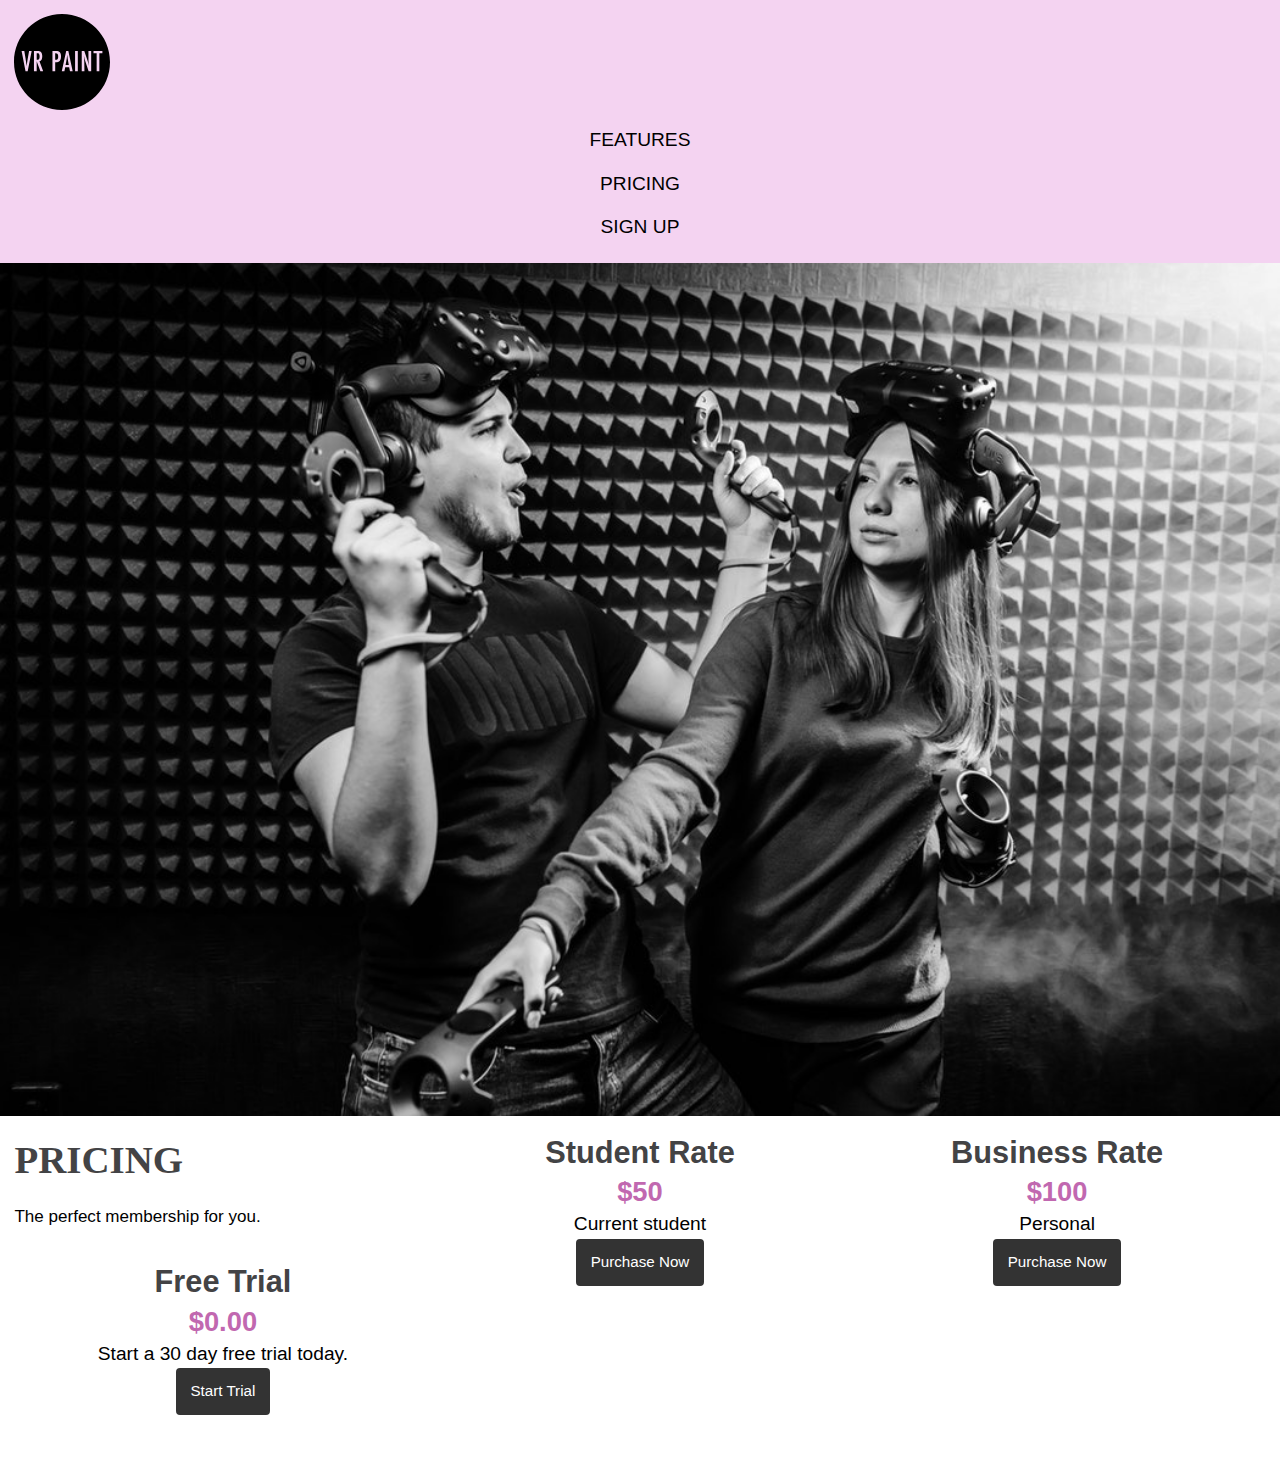
==== pricing.html @ db779ac1 "Added content" ====
<!DOCTYPE html>
<html lang="en-ca">
<head>
  <meta charset="utf-8">
  <title>Pricing</title>
  <meta name="viewport" content="width=device-width,initial-scale=1">
  <link rel="stylesheet" href="css/modules.css">
  <link rel="stylesheet" href="css/grid.css">
  <link rel="stylesheet" href="css/type.css">
  <link rel="stylesheet" href="css/main.css">
  <link href="https://fonts.googleapis.com/css?family=Roboto+Slab:400,700" rel="stylesheet">
</head>
<body>

  <header class="island-1-2">
    <div class="vrpaintlogo">
      <a href="index.html">
        <img src="images/vrpaintlogo.svg" alt="paint">
      </a>
    </div>
    <div>
      <nav>
        <ul class="list-group push-0">
          <li><a class="pad-t-1-4 pad-b-1-4" href="tour.html">FEATURES</a></li>
          <li><a class="pad-t-1-4 pad-b-1-4" href="pricing.html">PRICING</a></li>
          <li><a class="pad-t-1-4 pad-b-1-4" href="sign-up.html">SIGN UP</a></li>
        </ul>
      </nav>
    </div>
  </header>

  <main>
    <section class="img-cutoff">
      <img class="img-flex" src="images/vr2.jpg" alt="pricing">
    </section>
    <div class="island-1-2 grid central-2">
      <div class="unit [ xs-1 s-1 m-1 l-1-3 xl-1-3 ]">
        <div class="grid">
          <section class="unit [ xs-1 s-1 m-1 ]">
            <div class="limit">
              <h1 class="text-upper zetta push-1-2 caption">Pricing</h1>
              <p class="milli">The perfect membership for you.</p>
            </div>
          </section>
          <section class="border-section text-center push-1-2 unit [ xs-1 s-1 m-1 ]">
            <h2 class="push-0">Free Trial</h2>
            <h3 class="push-0">$0.00</h3>
            <p class="push-0">Start a 30 day free trial today.</p>
            <div class="push text-center push-1-2">
              <a class="btn micro" href="sign-up.html">Start Trial</a>
            </div>
          </section>
        </div>
      </div>
      <div class="unit [ xs-1 s-1 m-1 l-1-3 xl-1-3 ]">
        <section class="border-section border-stretch text-center push-1-2">
          <h2 class="push-0">Student Rate</h2>
          <h3 class="push-0">$50</h3>
          <p class="push-0">Current student</p>
          <div class="push text-center push-1-2">
            <a class="btn micro" href="sign-up.html">Purchase Now</a>
          </div>
        </section>
      </div>
      <div class="unit [ xs-1 s-1 m-1 l-1-3 xl-1-3 ]">
        <section class="border-section border-stretch text-center push-1-2">
          <h2 class="push-0">Business Rate</h2>
          <h3 class="push-0">$100</h3>
          <p class="push-0">Personal</p>
          <div class="push text-center push-1-2">
            <a class="btn micro" href="sign-up.html">Purchase Now</a>
        </section>


      </div>

      </div>
    </div>
  </main>
---- css/modules.css ----
/*
 * Modulifier || Code released under the UNLICENSE
 * Code under other copyrights & licenses listed below.
 * https://modulifier.web-dev.tools/#responsive;images;list-group;embed;media-object;icons;hidden;positioning;nice-lists;forms;buttons;accessibility;print
 */

@-moz-viewport { width: device-width; scale: 1; }
@-ms-viewport { width: device-width; scale: 1; }
@-o-viewport { width: device-width; scale: 1; }
@-webkit-viewport { width: device-width; scale: 1; }
@viewport { width: device-width; scale: 1; }

html {
  box-sizing: border-box;
  -moz-text-size-adjust: 100%;
  -ms-text-size-adjust: 100%;
  -webkit-text-size-adjust: 100%;
  text-size-adjust: 100%;
}

*, *::before, *::after {
  box-sizing: inherit;
}

body {
  margin: 0;
}

article,
aside,
details,
figcaption,
figure,
footer,
header,
main,
menu,
nav,
section,
summary {
  display: block;
}

audio,
canvas,
progress,
video {
  display: inline-block;
  vertical-align: baseline;
}

template {
  display: none;
}

details {
  cursor: pointer;
}

audio:not([controls]) {
  display: none;
  height: 0;
}

a,
area,
button,
input,
label,
select,
textarea,
[tabindex] {
  -ms-touch-action: manipulation;
  touch-action: manipulation;
}

img {
  border: 0;
}

.img-flex,
.img-flex img {
  display: block;
  width: 100%;
}

svg {
  fill: currentColor;
}

svg:not(:root) {
  overflow: hidden;
}

svg.img-flex {
  width: 100%;
  height: 100%;
}

.image-replacement, .ir {
  overflow: hidden;
  direction: ltr;
  text-align: left;
  text-indent: 100%;
  white-space: nowrap;
}

.list-group, .list-group-inline, .list-group--inline {
  padding-left: 0;
  list-style-type: none;
}

.list-group > dd {
  margin-left: 0;
}

.list-group-inline::before,
.list-group-inline::after,
.list-group--inline::before,
.list-group--inline::after {
  content: "";
  display: table;
}

.list-group-inline::after,
.list-group--inline::after {
  clear: both;
}

.list-group-inline > li,
.list-group--inline > li {
  display: inline-block;
}

.list-group-inline > dt,
.list-group--inline > dt {
  clear: left;
  float: left;
  width: 11em;
}

.list-group-inline > dd,
.list-group--inline > dd {
  float: left;
  min-width: 12em;
}

.embed {
  margin-left: 0;
  margin-right: 0;
  overflow: hidden;
  position: relative;
  width: 100%;
}

.embed-1by1, .embed--1by1 {
  padding-top: 100%; /* Square */
}

.embed-4by3, .embed--4by3 {
  padding-top: 75%; /* Traditional TV/computer screens */
}

.embed-iso216, .embed--iso216 {
  padding-top: 70.92%; /* A-standard paper sizes */
}

.embed-3by2, .embed--3by2 {
  padding-top: 66.6%; /* Classic 35 mm film & most digital photos, landscape */
}

.embed-2by3, .embed--2by3 {
  padding-top: 150%; /* Classic 35 mm film & most digital photos, portrait */
}

.embed-golden, .embed--golden {
  padding-top: 61.8%; /* The Golden Ratio */
}

.embed-16by9, .embed--16by9 {
  padding-top: 56.25%; /* HD TV */
}

.embed-185by100, .embed--185by100 {
  padding-top: 54.05%; /* Common widescreen cinema */
}

.embed-24by10, .embed--24by10 {
  padding-top: 41.667%; /* Widescreen cinema: 2.4:1 */
}

.embed-3by1, .embed--3by1 {
  padding-top: 33.3333%; /* Panorama photos */
}

.embed-4by1, .embed--4by1 {
  padding-top: 25%; /* Polyvision */
}

.embed-5by1, .embed--5by1 {
  padding-top: 20%; /* Really wide... */
}

.embed-item, .embed__item {
  min-height: 100%;
  left: 0;
  position: absolute;
  top: 0;
  width: 100%;
}

.media {
  overflow: hidden;
}

.media-img, .media__img {
  float: left;
}

.media-img-reversed, .media__img--reversed {
  float: right;
}

.media-img-stacked, .media__img--stacked {
  float: none;
}

.media-body, .media__body {
  overflow: hidden;
  min-width: 12em; /* Slightly less than 200px, responsiveness built in */
}

.icon {
  display: inline-block;
  position: relative;
  background: transparent none no-repeat center center;
  background-size: contain;
  vertical-align: middle;
}

.i-16, .i--16 {
  height: 16px;
  width: 16px;
}

.i-18, .i--18 {
  height: 18px;
  width: 18px;
}

.i-20, .i--20 {
  height: 20px;
  width: 20px;
}

.i-24, .i--24 {
  height: 24px;
  width: 24px;
}

.i-32, .i--32 {
  height: 32px;
  width: 32px;
}

.i-48, .i--48 {
  height: 48px;
  width: 48px;
}

.i-64, .i--64 {
  height: 64px;
  width: 64px;
}

.i-96, .i--96 {
  height: 96px;
  width: 96px;
}

.i-128, .i--128 {
  height: 128px;
  width: 128px;
}

.i-192, .i--192 {
  height: 192px;
  width: 192px;
}

.i-256, .i--256 {
  height: 256px;
  width: 256px;
}

.icon img,
.icon svg {
  left: 0;
  height: 100%;
  position: absolute;
  top: 0;
  width: 100%;
  fill: currentColor;
}

.icon-label {
  vertical-align: middle;
}

.icon-link,
.icon-link:focus,
.icon-link:hover {
  text-decoration: none;
}

[hidden], .hidden {
  /* stylelint-disable declaration-no-important */
  display: none !important;
  visibility: hidden !important;
  /* stylelint-enable */
}

.visually-hidden {
  height: 1px;
  margin: -1px;
  overflow: hidden;
  padding: 0;
  position: absolute;
  width: 1px;
  border: 0;
  clip: rect(0 0 0 0);
  clip-path: inset(50%);
}

.visually-hidden.focusable:active, .visually-hidden.focusable:focus {
  height: auto;
  margin: 0;
  overflow: visible;
  position: static;
  width: auto;
  clip: auto;
  clip-path: none;
}

.invisible {
  visibility: hidden;
}

.chop,
.crop {
  overflow: hidden;
}

.truncate {
  max-width: 100%;
  overflow: hidden;
  width: 100%;
  text-overflow: ellipsis;
  white-space: nowrap;
}

.scrollable {
  max-width: 100%;
  overflow-x: auto;
  overflow-y: hidden;
  -webkit-overflow-scrolling: touch;
}

.flex-row {
  display: -webkit-flex;
  display: -ms-flexbox;
  display: flex;
}

.flex-justify {
  -webkit-justify-content: space-between;
  -ms-flex-pack: space-between;
  justify-content: space-between;
}

.flex-align-center {
  -webkit-align-items: center;
  -ms-flex-align: center;
  align-items: center;
}

.center-text,
.center-flow {
  text-align: center;
}

.center-block {
  margin-left: auto;
  margin-right: auto;
}

.no-auto-margins,
.not-centered {
  /* stylelint-disable declaration-no-important */
  margin-left: 0 !important;
  margin-right: 0 !important;
  /* stylelint-enable */
}

.center-content,
.center-content-vertical,
.center-contents,
.center-contents-vertical {
  display: -webkit-flex;
  display: -ms-flexbox;
  display: flex;
  -webkit-justify-content: center;
  -ms-flex-pack: center;
  justify-content: center;
  -webkit-align-items: center;
  -ms-flex-align: center;
  align-items: center;
  -webkit-align-content: center;
  -ms-flex-line-pack: center;
  align-content: center;
  -webkit-flex-direction: column wrap;
  -ms-flex-direction: column wrap;
  flex-flow: column wrap;
}

.center-content-start,
.center-content-vertical-start,
.center-contents-start,
.center-contents-vertical-start {
  display: -webkit-flex;
  display: -ms-flexbox;
  display: flex;
  -webkit-justify-content: center;
  -ms-flex-pack: center;
  justify-content: center;
  -webkit-flex-direction: column wrap;
  -ms-flex-direction: column wrap;
  flex-flow: column wrap;
}

.center-content-horizontal,
.center-contents-horizontal {
  display: -webkit-flex;
  display: -ms-flexbox;
  display: flex;
  -webkit-justify-content: center;
  -ms-flex-pack: center;
  justify-content: center;
  -webkit-align-items: center;
  -ms-flex-align: center;
  align-items: center;
  -webkit-align-content: center;
  -ms-flex-line-pack: center;
  align-content: center;
  -webkit-flex-direction: row wrap;
  -ms-flex-direction: row wrap;
  flex-flow: row wrap;
}

.clearfix::after {
  content: " ";
  display: block;
  clear: both;
}

.left {
  float: left;
}

.right {
  float: right;
}

.inline {
  display: inline;
}

.block {
  display: block;
}

.inline-block, .ib {
  display: inline-block;
}

.valign-top {
  vertical-align: top;
}

.valign-bottom {
  vertical-align: bottom;
}

.valign-middle {
  vertical-align: middle;
}

.fixed {
  position: fixed;
}

.relative {
  position: relative;
}

[class*="pin-"],
.absolute {
  position: absolute;
}

.static {
  position: static;
}

.zindex-1 {
  z-index: 1;
}

.zindex-2 {
  z-index: 2;
}

.zindex-3 {
  z-index: 3;
}

.zindex-1000 {
  z-index: 1000;
}

.pin-top-left,
.pin-left-top,
.pin-tl,
.pin-lt {
  top: 0;
  left: 0;
}

.pin-top-right,
.pin-right-top,
.pin-tr,
.pin-rt {
  top: 0;
  right: 0;
}

.pin-bottom-left,
.pin-left-bottom,
.pin-bl,
.pin-lb {
  bottom: 0;
  left: 0;
}

.pin-bottom-right,
.pin-right-bottom,
.pin-br,
.pin-rb {
  bottom: 0;
  right: 0;
}

.pin-top-center,
.pin-center-top,
.pin-tc,
.pin-ct {
  left: 50%;
  top: 0;
  transform: translateX(-50%);
}

.pin-bottom-center,
.pin-center-bottom,
.pin-bc,
.pin-cb {
  bottom: 0;
  left: 50%;
  transform: translateX(-50%);
}

.pin-center-left,
.pin-left-center,
.pin-cl,
.pin-lc {
  left: 0;
  top: 50%;
  transform: translateY(-50%);
}

.pin-center-right,
.pin-right-center,
.pin-cr,
.pin-rc {
  right: 0;
  top: 50%;
  transform: translateY(-50%);
}

.pin-center, .pin-c {
  left: 50%;
  top: 50%;
  transform: translate(-50%, -50%);
}

.width-quarter, .w-1-4 {
  width: 25%;
}

.width-half, .w-1-2 {
  width: 50%;
}

.width-full, .w-1 {
  width: 100%;
}

.height-quarter, .h-1-4 {
  height: 25%;
}

.height-half, .h-1-2 {
  height: 50%;
}

.height-full, .h-1 {
  height: 100%;
}

.height-win-quarter, .h-w-1-4 {
  height: 25vh;
  max-height: 46em;
}

.height-win-half, .h-w-1-2 {
  height: 50vh;
  max-height: 46em;
}

.height-win-full, .h-w-1 {
  height: 100vh;
  max-height: 46em;
}

ul {
  list-style-type: none;
}

ul > li::before {
  content: "·";
  float: left;
  margin-left: -1.6em;
  width: 1.3em;
  text-align: right;
}

ol {
  counter-reset: ol-simple-numbers;
  list-style-type: none;
}

ol > li::before {
  float: left;
  margin-left: -1.6em;
  width: 1.3em;
  counter-increment: ol-simple-numbers;
  content: counter(ol-simple-numbers);
  text-align: right;
}

.list-group > li::before,
.list-group-inline > li::before,
.list-group--inline > li::before {
  content: none;
}

/* stylelint-disable no-descending-specificity */

/*
 * (c) Nicolas Gallagher and Jonathan Neal of Normalize.css || MIT License
 *     https://necolas.github.io/normalize.css/
 */

button,
input,
optgroup,
select,
textarea {
  color: inherit;
  font: inherit;
  margin: 0;
}

button,
input {
  overflow: visible;
}

button,
select {
  text-transform: none;
}

button,
html [type="button"],
[type="reset"],
[type="submit"] {
  -webkit-appearance: button;
  cursor: pointer;
}

button[disabled],
html input[disabled] {
  cursor: default;
}

button::-moz-focus-inner,
input::-moz-focus-inner {
  border: 0;
  padding: 0;
}

[type="checkbox"],
[type="radio"] {
  opacity: 0;
  position: absolute;
  height: 1px;
  width: 1px;
}

[type="number"]::-webkit-inner-spin-button,
[type="number"]::-webkit-outer-spin-button {
  height: auto;
}

[type="search"]::-webkit-search-cancel-button,
[type="search"]::-webkit-search-decoration {
  -webkit-appearance: none;
}

fieldset {
  padding-left: 0;
  padding-right: 0;

  border: 0;
  border-top: 2px solid #666;
}

legend {
  color: inherit;
  display: table;
  max-width: 100%;
  padding: 0 .3em 0 0;
  white-space: normal;

  border: 0;

  font-weight: bold;
}

optgroup {
  font-weight: bold;
}

::-webkit-input-placeholder {
  color: inherit;
  opacity: .54;
}

::-webkit-file-upload-button {
  -webkit-appearance: button;
  font: inherit;
}

/* End Normalize.css code */

label,
.label-block {
  display: block;
  cursor: pointer;
}

[type="checkbox"] + label,
[type="radio"] + label,
.label-inline {
  display: inline-block;
}

input:not([type]),
[type="text"],
[type="number"],
[type="search"],
[type="url"],
[type="email"],
[type="password"],
[type="tel"],
[type="datetime-local"],
[type="month"],
[type="week"],
[type="date"],
[type="time"],
[type="range"],
select,
textarea {
  -moz-appearance: none;
  -webkit-appearance: none;
  appearance: none;
}

input,
textarea {
  display: block;
  width: 100%;

  background-color: #fff;
  border: 2px solid #666;
  border-radius: 0;
}

label {
  vertical-align: middle;
}

textarea {
  max-width: 100%;
  min-height: 4em;
  overflow: auto;
}

[type="color"] {
  display: inline-block;
  width: 2em;
}

select {
  display: block;
  width: 100%;

  background-image: url("data:image/svg+xml,%3Csvg xmlns='http://www.w3.org/2000/svg' width='256' height='256' viewBox='0 0 256 256'%3E%3Cpath fill='none' stroke='%23000' stroke-miterlimit='10' stroke-width='70' d='M36.3 82.1l91.9 91.8 91.5-91.8'/%3E%3C/svg%3E");
  background-repeat: no-repeat;
  background-position: calc(100% - .4em) center;
  background-size: 18px auto;
  background-color: #fff;
  border: 2px solid #666;
  border-radius: 0;
}

[type="checkbox"] + label::before {
  content: " ";
  display: inline-block;
  height: 1.8em;
  margin-right: .3em;
  position: relative;
  vertical-align: middle;
  top: -.1em;
  width: 1.8em;

  background-color: #fff;
  background-size: cover;
  border: 2px solid #666;

  line-height: inherit;
}

[type="checkbox"]:checked + label::before {
  background-image: url("data:image/svg+xml,%3Csvg xmlns='http://www.w3.org/2000/svg' width='256' height='256' viewBox='0 0 256 256'%3E%3Cpath fill='none' stroke='%23000' stroke-miterlimit='10' stroke-width='50' d='M49.9 130.1l50.8 50.7L206.1 75.2'/%3E%3C/svg%3E");
}

[type="checkbox"]:focus + label::before {
  outline: 3px solid #000;
  z-index: 1000;
}

[type="radio"] + label::before {
  content: " ";
  display: inline-block;
  height: 1.8em;
  margin-right: .3em;
  position: relative;
  vertical-align: middle;
  top: -.1em;
  width: 1.8em;

  background-color: #fff;
  background-size: cover;
  border: 2px solid #666;
  border-radius: 50%;

  line-height: inherit;
}

[type="radio"]:checked + label::before {
  background-image: url("data:image/svg+xml,%3Csvg xmlns='http://www.w3.org/2000/svg' width='256' height='256' viewBox='0 0 256 256'%3E%3Ccircle cx='128' cy='128' r='70.4'/%3E%3C/svg%3E");
}

[type="radio"]:focus + label::before,
[type="radio"] + label:focus::before {
  box-shadow: 0 0 0 3px #000;
  z-index: 1000;
}

[type="range"] {
  border: 0;
  background-color: #fff;
}

[type="range"]::-webkit-slider-runnable-track {
  height: 6px;

  -webkit-appearance: none;
  appearance: none;
  background-color: #ccc;
  border: 0;
  border-radius: 3px;
}

[type="range"]:active::-webkit-slider-runnable-track {
  background-color: #ccc;
}

[type="range"]::-moz-range-track {
  height: 6px;

  -moz-appearance: none;
  appearance: none;
  background-color: #ccc;
  border: 0;
  border-radius: 3px;
}

[type="range"]:active::-moz-range-track {
  background-color: #ccc;
}

[type="range"]::-ms-track {
  height: 6px;

  -ms-appearance: none;
  appearance: none;
  background-color: #ccc;
  border: 0;
  border-radius: 3px;
}

[type="range"]:active::-ms-track {
  background-color: #ccc;
}

[type="range"]::-webkit-slider-thumb {
  margin-top: -4px;
  height: 16px;
  width: 16px;

  -webkit-appearance: none;
  appearance: none;
  background-color: #000;
  border: none;
  border-radius: 50%;
}

[type="range"]:hover::-webkit-slider-thumb {
  background-color: #000;
}

[type="range"]:active::-webkit-slider-thumb {
  background-color: #000;
}

[type="range"]::-moz-range-thumb {
  margin-top: -4px;
  height: 16px;
  width: 16px;

  -webkit-appearance: none;
  appearance: none;
  background-color: #000;
  border: none;
  border-radius: 50%;
}

[type="range"]:hover::-moz-range-thumb {
  background-color: #000;
}

[type="range"]:active::-moz-range-thumb {
  background-color: #000;
}

[type="range"]::-ms-thumb {
  margin-top: -4px;
  height: 16px;
  width: 16px;

  -webkit-appearance: none;
  appearance: none;
  background-color: #000;
  border: none;
  border-radius: 50%;
}

[type="range"]:hover::-ms-thumb {
  background-color: #000;
}

[type="range"]:active::-ms-thumb {
  background-color: #000;
}

[type="checkbox"].hide-custom-input + label::before,
[type="checkbox"] + .hide-custom-input::before,
[type="radio"].hide-custom-input + label::before,
[type="radio"] + .hide-custom-input::before {
  content: none;
  display: none;
}

/* stylelint-enable */

.link-box {
  display: block;
  text-decoration: none;
}

/* stylelint-disable no-descending-specificity */

button,
.btn {
  cursor: pointer;
  display: inline-block;
  margin: 0;
  overflow: visible;
  padding: .375em .75em .42em;
  -webkit-appearance: none;
  -moz-appearance: none;
  appearance: none;
  background-color: #333;
  border-radius: 4px;
  border: 3px solid #333;
  color: #fff;
  font: inherit;
  text-decoration: none;
  text-transform: none;
}

button::-moz-focus-inner {
  border: 0;
  padding: 0;
}

/* stylelint-enable */

button:focus,
button:hover,
.btn:focus,
.btn:hover {
  background-color: #000;
  border-color: #000;
  color: #fff;
}

button[disabled] {
  cursor: default;
}

.btn-light, .btn--light {
  background-color: #e2e2e2;
  border-color: #e2e2e2;
  color: #000;
}

.btn-light:focus,
.btn-light:hover,
.btn--light:focus,
.btn--light:hover {
  background-color: #666;
  border-color: #666;
  color: #fff;
}

.btn-ghost,
.btn--ghost {
  background-color: transparent;
  border-color: #333;
  color: #000;
}

.btn-ghost:focus,
.btn-ghost:hover,
.btn--ghost:focus,
.btn--ghost:hover {
  background-color: #e2e2e2;
  border-color: #000;
  color: #000;
}

.btn-link {
  display: inline;
  padding: 0;
  background-color: transparent;
  border-radius: 0;
  border: 0;
  color: inherit;
}

.btn-link:focus,
.btn-link:hover {
  background-color: transparent;
  color: inherit;
}

a:hover, a:active {
  outline: none;
}

a:focus,
[tabindex="0"]:focus,
details:focus,
summary:focus,
input:focus,
textarea:focus,
button:focus,
select:focus {
  outline: 3px solid #000;
  outline-offset: 0;
}

a:focus, [tabindex="0"]:focus {
  outline-offset: 3px;
}

.skip-links {
  margin: 0;
  padding: 0;
  list-style-type: none;
}

.skip-links > li::before {
  content: none; /* Remove the bullets if nice lists is selected */
}

.skip-links a,
.skip-links button {
  padding: .5em .75em;
  position: absolute;
  top: -10em;
  z-index: 10000; /* To make sure they're always on top */
  background-color: #000;
  border: 0;
  color: #fff;
  font-size: 1.125rem;
  font-weight: bold;
  text-decoration: none;
}

.skip-links a:focus,
.skip-links button:focus {
  outline-offset: 3px;
  top: 0;
}

[aria-busy="true"] {
  cursor: progress;
}

[aria-controls] {
  cursor: pointer;
}

[aria-disabled] {
  cursor: default;
}

.print-only {
  display: none;
  visibility: hidden;
}

.page-break-before {
  page-break-before: always;
}

.page-break-after {
  page-break-after: always;
}

.no-page-break-inside {
  page-break-inside: avoid;
}

@media print {

  /* stylelint-disable declaration-no-important */

  .no-print {
    display: none !important;
    visibility: hidden !important;
  }

  .print-only,
  .force-print {
    display: block !important;
    visibility: visible !important;
  }

  /* stylelint-enable */

  .visually-hidden.force-print {
    height: auto;
    margin: 0;
    overflow: visible;
    padding: 0;
    position: static;
    width: auto;
    border: 0;
    clip: initial;
    clip-path: none;
  }

  /*
   * (c) Fabien Sa || MIT License
   *     http://bafs.github.io/Gutenberg/
   */

  table,
  blockquote,
  pre,
  code,
  figure,
  li,
  hr,
  ul,
  ol,
  a,
  tr {
    page-break-inside: avoid;
  }

  h1, h2, h3, h4, h5, h6, p, a {
    orphans: 3;
    widows: 3;
  }

  h1,
  h2,
  h3,
  h4,
  h5,
  h6 {
    page-break-after: avoid;
    page-break-inside: avoid;
  }

  h1 + p,
  h2 + p,
  h3 + p,
  h4 + p,
  h5 + p,
  h6 + p {
    page-break-before: avoid;
  }

  img {
    page-break-after: auto;
    page-break-before: auto;
    page-break-inside: avoid;
  }

  /* stylelint-disable declaration-no-important */

  pre {
    white-space: pre-wrap !important;
    word-wrap: break-word;
  }

  /* stylelint-enable */

  /* End Gutenberg code */

  /*
   * (c) HTML5 Boilerplate || MIT License
   *     https://html5boilerplate.com/
   */

  /* stylelint-disable declaration-no-important */

  *, *::before, *::after, *::first-letter, *::first-line {
    background: none transparent !important;
    color: #000 !important;
    box-shadow: none !important;
    text-shadow: none !important;
  }

  /* stylelint-enable */

  a, a:visited {
    text-decoration: underline;
  }

  a[href]::after {
    content: " (" attr(href) ")";
  }

  abbr[title]::after {
    content: " (" attr(title) ")";
  }

  a[href^="#"]::after,
  a[href^="javascript:"]::after,
  a.no-print-href::after,
  a.href-no-print::after {
    content: "";
  }

  thead {
    display: table-header-group;
  }

  /* End HTML5 Boilerplate code */

}
---- css/grid.css ----
/*
  Gridifier || Code released under the UNLICENSE
  https://gridifier.web-dev.tools/#xs,4,0,0,0;s,4,25,0,0;m,4,38,1,1;l,4,60,1,1
*/

.grid {
  margin: 0;
  padding: 0;
  letter-spacing: -.31em;
  text-rendering: optimizeSpeed;
  display: -webkit-flex;
  display: -ms-flexbox;
  display: flex;
  -webkit-flex-flow: row wrap;
  -ms-flex-flow: row wrap;
  flex-flow: row wrap;
}

.grid-bottom {
  -webkit-align-items: flex-end;
  -ms-align-items: flex-end;
  align-items: flex-end;
}

.grid-middle {
  -webkit-align-items: center;
  -ms-align-items: center;
  align-items: center;
}

.grid-stretch {
  -webkit-align-items: stretch;
  -ms-align-items: stretch;
  align-items: stretch;
}

.opera-only :-o-prefocus,
.grid {
  word-spacing: -.43em;
}

.unit {
  letter-spacing: normal;
  text-rendering: auto;
  vertical-align: top;
  word-spacing: normal;
  display: inline-block;
  visibility: visible;
}

.grid-bottom .unit {
  vertical-align: bottom;
}

.grid-middle .unit {
  vertical-align: middle;
}

[class*="unit-push-"],
[class*="unit-pull-"] {
  position: relative;
}

.unit-content-distribute {
  display: -ms-flexbox;
  display: -webkit-flex;
  display: flex;
  -ms-flex-direction: column;
  -webkit-flex-direction: column;
  flex-direction: column;
  -ms-flex-pack: justify;
  -webkit-justify-content: space-between;
  justify-content: space-between;
}

.unit-content-center,
.unit-content-center-vertical {
  display: -webkit-flex;
  display: -ms-flexbox;
  display: flex;
  -webkit-justify-content: center;
  -ms-flex-pack: center;
  justify-content: center;
  -webkit-align-items: center;
  -ms-flex-align: center;
  align-items: center;
  -webkit-align-content: center;
  -ms-flex-line-pack: center;
  align-content: center;
  -webkit-flex-direction: column wrap;
  -ms-flex-direction: column wrap;
  flex-flow: column wrap;
}

.unit-content-center-horizontal {
  display: -webkit-flex;
  display: -ms-flexbox;
  display: flex;
  -webkit-justify-content: center;
  -ms-flex-pack: center;
  justify-content: center;
  -webkit-align-items: center;
  -ms-flex-align: center;
  align-items: center;
  -webkit-align-content: center;
  -ms-flex-line-pack: center;
  align-content: center;
  -webkit-flex-direction: row wrap;
  -ms-flex-direction: row wrap;
  flex-flow: row wrap;
}

.content-fill,
.content-stretch {
  -ms-flex-grow: 2;
  -webkit-flex-grow: 2;
  flex-grow: 2;
  max-width: 100%; /* @bugfix: IE 10, 11 */
}

.content-shrink {
  -ms-align-self: center;
  -webkit-align-self: center;
  align-self: center;
}

.unit-xs-hidden,
.xs-0 {
  display: none;
  visibility: hidden;
}

.unit-xs-centered {
  margin: 0 auto;
}

.unit-xs-1,
.xs-1 {
  display: block;
  visibility: visible;
  width: 100%;
}

.unit-xs-1-2,
.xs-1-2 {
  width: 50%;
}

.unit-xs-1-3,
.xs-1-3 {
  width: 33.3333%;
}

.unit-xs-2-3,
.xs-2-3 {
  width: 66.6667%;
}

.unit-xs-1-4,
.xs-1-4 {
  width: 25%;
}

.unit-xs-3-4,
.xs-3-4 {
  width: 75%;
}

.unit-xs-1-2,
.xs-1-2,
.unit-xs-1-3,
.xs-1-3,
.unit-xs-2-3,
.xs-2-3,
.unit-xs-1-4,
.xs-1-4,
.unit-xs-3-4,
.xs-3-4 {
  display: inline-block;
  visibility: visible;
}

.unit-xs-1-2[class*="-content-"],
.xs-1-2[class*="-content-"],
.unit-xs-1-3[class*="-content-"],
.xs-1-3[class*="-content-"],
.unit-xs-2-3[class*="-content-"],
.xs-2-3[class*="-content-"],
.unit-xs-1-4[class*="-content-"],
.xs-1-4[class*="-content-"],
.unit-xs-3-4[class*="-content-"],
.xs-3-4[class*="-content-"] {
  display: -webkit-flex;
  display: -ms-flexbox;
  display: flex;
}

.unit-xs-content-distribute,
.xs-content-distribute {
  display: -ms-flexbox;
  display: -webkit-flex;
  display: flex;
  -ms-flex-direction: column;
  -webkit-flex-direction: column;
  flex-direction: column;
  -ms-flex-pack: justify;
  -webkit-justify-content: space-between;
  justify-content: space-between;
}

.unit-xs-content-center,
.unit-xs-content-center-vertical {
  display: -webkit-flex;
  display: -ms-flexbox;
  display: flex;
  -webkit-justify-content: center;
  -ms-flex-pack: center;
  justify-content: center;
  -webkit-align-items: center;
  -ms-flex-align: center;
  align-items: center;
  -webkit-align-content: center;
  -ms-flex-line-pack: center;
  align-content: center;
  -webkit-flex-direction: column wrap;
  -ms-flex-direction: column wrap;
  flex-flow: column wrap;
}

.unit-xs-content-center-horizontal {
  display: -webkit-flex;
  display: -ms-flexbox;
  display: flex;
  -webkit-justify-content: center;
  -ms-flex-pack: center;
  justify-content: center;
  -webkit-align-items: center;
  -ms-flex-align: center;
  align-items: center;
  -webkit-align-content: center;
  -ms-flex-line-pack: center;
  align-content: center;
  -webkit-flex-direction: row wrap;
  -ms-flex-direction: row wrap;
  flex-flow: row wrap;
}

.xs-content-fill,
.xs-content-stretch {
  -ms-flex-grow: 2;
  -webkit-flex-grow: 2;
  flex-grow: 2;
  max-width: 100%; /* @bugfix: IE 10, 11 */
}

.xs-content-shrink {
  -ms-align-self: center;
  -webkit-align-self: center;
  align-self: center;
}

@media only screen and (min-width: 25em) {

  .unit-s-hidden,
  .s-0 {
    display: none;
    visibility: hidden;
  }

  .unit-s-centered {
    margin: 0 auto;
  }

  .unit-s-1,
  .s-1 {
    display: block;
    visibility: visible;
    width: 100%;
  }

  .unit-s-1-2,
  .s-1-2 {
    width: 50%;
  }

  .unit-s-1-3,
  .s-1-3 {
    width: 33.3333%;
  }

  .unit-s-2-3,
  .s-2-3 {
    width: 66.6667%;
  }

  .unit-s-1-4,
  .s-1-4 {
    width: 25%;
  }

  .unit-s-3-4,
  .s-3-4 {
    width: 75%;
  }

  .unit-s-1-2,
  .s-1-2,
  .unit-s-1-3,
  .s-1-3,
  .unit-s-2-3,
  .s-2-3,
  .unit-s-1-4,
  .s-1-4,
  .unit-s-3-4,
  .s-3-4 {
    display: inline-block;
    visibility: visible;
  }

  .unit-s-1-2[class*="-content-"],
  .s-1-2[class*="-content-"],
  .unit-s-1-3[class*="-content-"],
  .s-1-3[class*="-content-"],
  .unit-s-2-3[class*="-content-"],
  .s-2-3[class*="-content-"],
  .unit-s-1-4[class*="-content-"],
  .s-1-4[class*="-content-"],
  .unit-s-3-4[class*="-content-"],
  .s-3-4[class*="-content-"] {
    display: -webkit-flex;
    display: -ms-flexbox;
    display: flex;
  }

  .unit-s-content-distribute,
  .s-content-distribute {
    display: -ms-flexbox;
    display: -webkit-flex;
    display: flex;
    -ms-flex-direction: column;
    -webkit-flex-direction: column;
    flex-direction: column;
    -ms-flex-pack: justify;
    -webkit-justify-content: space-between;
    justify-content: space-between;
  }

  .unit-s-content-center,
  .unit-s-content-center-vertical {
    display: -webkit-flex;
    display: -ms-flexbox;
    display: flex;
    -webkit-justify-content: center;
    -ms-flex-pack: center;
    justify-content: center;
    -webkit-align-items: center;
    -ms-flex-align: center;
    align-items: center;
    -webkit-align-content: center;
    -ms-flex-line-pack: center;
    align-content: center;
    -webkit-flex-direction: column wrap;
    -ms-flex-direction: column wrap;
    flex-flow: column wrap;
  }

  .unit-s-content-center-horizontal {
    display: -webkit-flex;
    display: -ms-flexbox;
    display: flex;
    -webkit-justify-content: center;
    -ms-flex-pack: center;
    justify-content: center;
    -webkit-align-items: center;
    -ms-flex-align: center;
    align-items: center;
    -webkit-align-content: center;
    -ms-flex-line-pack: center;
    align-content: center;
    -webkit-flex-direction: row wrap;
    -ms-flex-direction: row wrap;
    flex-flow: row wrap;
  }

  .s-content-fill,
  .s-content-stretch {
    -ms-flex-grow: 2;
    -webkit-flex-grow: 2;
    flex-grow: 2;
    max-width: 100%; /* @bugfix: IE 10, 11 */
  }

  .s-content-shrink {
    -ms-align-self: center;
    -webkit-align-self: center;
    align-self: center;
  }

}

@media only screen and (min-width: 38em) {

  .unit-m-hidden,
  .m-0 {
    display: none;
    visibility: hidden;
  }

  .unit-m-centered {
    margin: 0 auto;
  }

  .unit-m-1,
  .m-1 {
    display: block;
    visibility: visible;
    width: 100%;
  }

  .unit-offset-m-0 {
    margin-left: 0;
  }

  .unit-push-m-0,
  .unit-pull-m-0 {
    left: 0;
  }

  .unit-m-1-2,
  .m-1-2 {
    width: 50%;
  }

  .unit-offset-m-1-2 {
    margin-left: 50%;
  }

  .unit-push-m-1-2 {
    left: 50%;
  }

  .unit-pull-m-1-2 {
    left: -50%;
  }

  .unit-m-1-3,
  .m-1-3 {
    width: 33.3333%;
  }

  .unit-offset-m-1-3 {
    margin-left: 33.3333%;
  }

  .unit-push-m-1-3 {
    left: 33.3333%;
  }

  .unit-pull-m-1-3 {
    left: -33.3333%;
  }

  .unit-m-2-3,
  .m-2-3 {
    width: 66.6667%;
  }

  .unit-offset-m-2-3 {
    margin-left: 66.6667%;
  }

  .unit-push-m-2-3 {
    left: 66.6667%;
  }

  .unit-pull-m-2-3 {
    left: -66.6667%;
  }

  .unit-m-1-4,
  .m-1-4 {
    width: 25%;
  }

  .unit-offset-m-1-4 {
    margin-left: 25%;
  }

  .unit-push-m-1-4 {
    left: 25%;
  }

  .unit-pull-m-1-4 {
    left: -25%;
  }

  .unit-m-3-4,
  .m-3-4 {
    width: 75%;
  }

  .unit-offset-m-3-4 {
    margin-left: 75%;
  }

  .unit-push-m-3-4 {
    left: 75%;
  }

  .unit-pull-m-3-4 {
    left: -75%;
  }

  .unit-m-1-2,
  .m-1-2,
  .unit-m-1-3,
  .m-1-3,
  .unit-m-2-3,
  .m-2-3,
  .unit-m-1-4,
  .m-1-4,
  .unit-m-3-4,
  .m-3-4 {
    display: inline-block;
    visibility: visible;
  }

  .unit-m-1-2[class*="-content-"],
  .m-1-2[class*="-content-"],
  .unit-m-1-3[class*="-content-"],
  .m-1-3[class*="-content-"],
  .unit-m-2-3[class*="-content-"],
  .m-2-3[class*="-content-"],
  .unit-m-1-4[class*="-content-"],
  .m-1-4[class*="-content-"],
  .unit-m-3-4[class*="-content-"],
  .m-3-4[class*="-content-"] {
    display: -webkit-flex;
    display: -ms-flexbox;
    display: flex;
  }

  .unit-m-content-distribute,
  .m-content-distribute {
    display: -ms-flexbox;
    display: -webkit-flex;
    display: flex;
    -ms-flex-direction: column;
    -webkit-flex-direction: column;
    flex-direction: column;
    -ms-flex-pack: justify;
    -webkit-justify-content: space-between;
    justify-content: space-between;
  }

  .unit-m-content-center,
  .unit-m-content-center-vertical {
    display: -webkit-flex;
    display: -ms-flexbox;
    display: flex;
    -webkit-justify-content: center;
    -ms-flex-pack: center;
    justify-content: center;
    -webkit-align-items: center;
    -ms-flex-align: center;
    align-items: center;
    -webkit-align-content: center;
    -ms-flex-line-pack: center;
    align-content: center;
    -webkit-flex-direction: column wrap;
    -ms-flex-direction: column wrap;
    flex-flow: column wrap;
  }

  .unit-m-content-center-horizontal {
    display: -webkit-flex;
    display: -ms-flexbox;
    display: flex;
    -webkit-justify-content: center;
    -ms-flex-pack: center;
    justify-content: center;
    -webkit-align-items: center;
    -ms-flex-align: center;
    align-items: center;
    -webkit-align-content: center;
    -ms-flex-line-pack: center;
    align-content: center;
    -webkit-flex-direction: row wrap;
    -ms-flex-direction: row wrap;
    flex-flow: row wrap;
  }

  .m-content-fill,
  .m-content-stretch {
    -ms-flex-grow: 2;
    -webkit-flex-grow: 2;
    flex-grow: 2;
    max-width: 100%; /* @bugfix: IE 10, 11 */
  }

  .m-content-shrink {
    -ms-align-self: center;
    -webkit-align-self: center;
    align-self: center;
  }

}

@media only screen and (min-width: 60em) {

  .unit-l-hidden,
  .l-0 {
    display: none;
    visibility: hidden;
  }

  .unit-l-centered {
    margin: 0 auto;
  }

  .unit-l-1,
  .l-1 {
    display: block;
    visibility: visible;
    width: 100%;
  }

  .unit-offset-l-0 {
    margin-left: 0;
  }

  .unit-push-l-0,
  .unit-pull-l-0 {
    left: 0;
  }

  .unit-l-1-2,
  .l-1-2 {
    width: 50%;
  }

  .unit-offset-l-1-2 {
    margin-left: 50%;
  }

  .unit-push-l-1-2 {
    left: 50%;
  }

  .unit-pull-l-1-2 {
    left: -50%;
  }

  .unit-l-1-3,
  .l-1-3 {
    width: 33.3333%;
  }

  .unit-offset-l-1-3 {
    margin-left: 33.3333%;
  }

  .unit-push-l-1-3 {
    left: 33.3333%;
  }

  .unit-pull-l-1-3 {
    left: -33.3333%;
  }

  .unit-l-2-3,
  .l-2-3 {
    width: 66.6667%;
  }

  .unit-offset-l-2-3 {
    margin-left: 66.6667%;
  }

  .unit-push-l-2-3 {
    left: 66.6667%;
  }

  .unit-pull-l-2-3 {
    left: -66.6667%;
  }

  .unit-l-1-4,
  .l-1-4 {
    width: 25%;
  }

  .unit-offset-l-1-4 {
    margin-left: 25%;
  }

  .unit-push-l-1-4 {
    left: 25%;
  }

  .unit-pull-l-1-4 {
    left: -25%;
  }

  .unit-l-3-4,
  .l-3-4 {
    width: 75%;
  }

  .unit-offset-l-3-4 {
    margin-left: 75%;
  }

  .unit-push-l-3-4 {
    left: 75%;
  }

  .unit-pull-l-3-4 {
    left: -75%;
  }

  .unit-l-1-2,
  .l-1-2,
  .unit-l-1-3,
  .l-1-3,
  .unit-l-2-3,
  .l-2-3,
  .unit-l-1-4,
  .l-1-4,
  .unit-l-3-4,
  .l-3-4 {
    display: inline-block;
    visibility: visible;
  }

  .unit-l-1-2[class*="-content-"],
  .l-1-2[class*="-content-"],
  .unit-l-1-3[class*="-content-"],
  .l-1-3[class*="-content-"],
  .unit-l-2-3[class*="-content-"],
  .l-2-3[class*="-content-"],
  .unit-l-1-4[class*="-content-"],
  .l-1-4[class*="-content-"],
  .unit-l-3-4[class*="-content-"],
  .l-3-4[class*="-content-"] {
    display: -webkit-flex;
    display: -ms-flexbox;
    display: flex;
  }

  .unit-l-content-distribute,
  .l-content-distribute {
    display: -ms-flexbox;
    display: -webkit-flex;
    display: flex;
    -ms-flex-direction: column;
    -webkit-flex-direction: column;
    flex-direction: column;
    -ms-flex-pack: justify;
    -webkit-justify-content: space-between;
    justify-content: space-between;
  }

  .unit-l-content-center,
  .unit-l-content-center-vertical {
    display: -webkit-flex;
    display: -ms-flexbox;
    display: flex;
    -webkit-justify-content: center;
    -ms-flex-pack: center;
    justify-content: center;
    -webkit-align-items: center;
    -ms-flex-align: center;
    align-items: center;
    -webkit-align-content: center;
    -ms-flex-line-pack: center;
    align-content: center;
    -webkit-flex-direction: column wrap;
    -ms-flex-direction: column wrap;
    flex-flow: column wrap;
  }

  .unit-l-content-center-horizontal {
    display: -webkit-flex;
    display: -ms-flexbox;
    display: flex;
    -webkit-justify-content: center;
    -ms-flex-pack: center;
    justify-content: center;
    -webkit-align-items: center;
    -ms-flex-align: center;
    align-items: center;
    -webkit-align-content: center;
    -ms-flex-line-pack: center;
    align-content: center;
    -webkit-flex-direction: row wrap;
    -ms-flex-direction: row wrap;
    flex-flow: row wrap;
  }

  .l-content-fill,
  .l-content-stretch {
    -ms-flex-grow: 2;
    -webkit-flex-grow: 2;
    flex-grow: 2;
    max-width: 100%; /* @bugfix: IE 10, 11 */
  }

  .l-content-shrink {
    -ms-align-self: center;
    -webkit-align-self: center;
    align-self: center;
  }

}
---- css/type.css ----
/*
  Typografier || Code released under the UNLICENSE
  https://typografier.web-dev.tools/#0,100,1.3,1.067,0;38,110,1.4,1.125,1;60,120,1.5,1.125,1;90,130,1.5,1.125,1
*/

html {
  font-size: 100%;
  line-height: 1.3;
}

a {
  background-color: transparent;
  -webkit-text-decoration-skip: objects;
}

sub,
sup {
  font-size: .75em;
  line-height: 1px;
  position: relative;
  vertical-align: baseline;
}

sup {
  top: -.5em;
}

sub {
  bottom: -.25em;
}

pre,
code,
kbd,
samp {
  font-size: 1em;
}

abbr[title] {
  border-bottom: none;
  text-decoration: underline;
  text-decoration: underline dotted;
}

b,
strong {
  font-weight: bold;
}

dfn,
caption {
  font-style: italic;
}

hr {
  border: 0;
  border-top: 2px solid #000;
  height: 0;
}

table {
  border-collapse: collapse;
  border-spacing: 0;
  width: 100%;
  table-layout: fixed;
}

caption {
  text-align: left;
}

th,
td {
  border-bottom: 1px solid #000;
  text-align: left;
  vertical-align: top;
}

thead th {
  vertical-align: bottom;

  border-bottom-width: 2px;
}

.text-left {
  text-align: left;
}

.text-right {
  text-align: right;
}

.text-center {
  text-align: center;
}

.normal {
  font-weight: normal;
  font-style: normal;
}

.not-bold {
  font-weight: normal;
}

.not-italic {
  font-style: normal;
}

.bold {
  font-weight: bold;
}

.italic {
  font-style: italic;
}

.text-upper {
  text-transform: uppercase;
}

.text-lower {
  text-transform: lowercase;
}

.wrapper {
  margin-left: auto;
  margin-right: auto;
  max-width: 52em;
  width: 100%;
}

.wrapper-no-center {
  max-width: 52em;
  width: 100%;
}

.max-length {
  margin-left: auto;
  margin-right: auto;
  max-width: 36em;
  width: 100%;
}

.max-length-no-center {
  max-width: 36em;
  width: 100%;
}

h1,
h2,
h3,
h4,
h5,
h6,
p,
ul,
ol,
dl,
dd,
figure,
blockquote,
details,
hr,
fieldset,
pre,
table,
caption,
menu {
  margin: 0 0 1.3rem;
}

.tenamega {
  font-size: 2.0408rem;
  line-height: 2.925rem;
}

.tenakilo {
  font-size: 1.9127rem;
  line-height: 2.6rem;
}

.tena {
  font-size: 1.7926rem;
  line-height: 2.6rem;
}

.nina {
  font-size: 1.68rem;
  line-height: 2.275rem;
}

.yotta {
  font-size: 1.5745rem;
  line-height: 2.275rem;
}

.zetta {
  font-size: 1.4757rem;
  line-height: 1.95rem;
}

h1,
.exa {
  font-size: 1.383rem;
  line-height: 1.95rem;
}

h2,
.peta {
  font-size: 1.2962rem;
  line-height: 1.95rem;
}

h3,
.tera {
  font-size: 1.2148rem;
  line-height: 1.625rem;
}

h4,
.giga {
  font-size: 1.1385rem;
  line-height: 1.625rem;
}

h5,
.mega {
  font-size: 1.067rem;
  line-height: 1.625rem;
}

h6,
.kilo,
input,
textarea {
  font-size: 1rem;
  line-height: 1.3rem;
}

small,
.milli {
  font-size: .9372rem;
  line-height: 1.3rem;
}

.micro {
  font-size: .8784rem;
  line-height: 1.3rem;
}

.nano {
  font-size: .8232rem;
  line-height: 1.3rem;
}

.pico {
  font-size: .7715rem;
  line-height: 1.3rem;
}

ul {
  padding-left: 1em;
}

ol {
  padding-left: 1.6em;
}

input,
option,
select {
  height: calc(1.3rem + .1625rem + .1625rem);
}

[type="color"] {
  width: calc(1.3rem + .1625rem + .1625rem);
}

[type="checkbox"],
[type="radio"] {
  display: inline-block;
  height: auto;
}

.push {
  margin-bottom: 1.3rem;
}

.push-none,
.push-0 {
  margin-bottom: 0;
}

.push-double,
.push-2 {
  margin-bottom: 2.6rem;
}

.push-three-quarters,
.push-3-4 {
  margin-bottom: .975rem;
}

.push-half,
.push-1-2 {
  margin-bottom: .65rem;
}

.push-quarter,
.push-1-4 {
  margin-bottom: .325rem;
}

.push-eighth,
.push-1-8 {
  margin-bottom: .1625rem;
}

.push-right-eighth,
.push-r-1-8 {
  margin-right: .1625rem;
}

.push-right-quarter,
.push-r-1-4 {
  margin-right: .325rem;
}

.push-right-half,
.push-r-1-2 {
  margin-right: .65rem;
}

.push-right-three-quarters,
.push-r-3-4 {
  margin-right: .975rem;
}

.push-right,
.push-r {
  margin-right: 1.3rem;
}

.pad-top,
.pad-t {
  padding-top: 1.3rem;
}

.pad-bottom,
.pad-b {
  padding-bottom: 1.3rem;
}

.pad-top-double,
.pad-t-2 {
  padding-top: 2.6rem;
}

.pad-bottom-double,
.pad-b-2 {
  padding-bottom: 2.6rem;
}

.pad-top-three-quarters,
.pad-t-3-4 {
  padding-top: .975rem;
}

.pad-bottom-three-quarters,
.pad-b-3-4 {
  padding-bottom: .975rem;
}

.pad-top-half,
.pad-t-1-2 {
  padding-top: .65rem;
}

.pad-bottom-half,
.pad-b-1-2 {
  padding-bottom: .65rem;
}

.pad-top-quarter,
.pad-t-1-4 {
  padding-top: .325rem;
}

.pad-bottom-quarter,
.pad-b-1-4 {
  padding-bottom: .325rem;
}

.pad-top-eighth,
.pad-t-1-8 {
  padding-top: .1625rem;
}

.pad-bottom-eighth,
.pad-b-1-8 {
  padding-bottom: .1625rem;
}

.island {
  padding: 1.3rem;
}

.island-double,
.island-2 {
  padding: 2.6rem;
}

.island-three-quarters,
.island-3-4 {
  padding: .975rem;
}

.island-half,
.island-1-2 {
  padding: .65rem;
}

.island-quarter,
.island-1-4,
td,
table th {
  padding: .325rem;
}

.island-eighth,
.island-1-8,
input:not([type="checkbox"]),
input:not([type="radio"]),
textarea {
  padding: .1625rem;
}

.gutter {
  padding-left: 1.3rem;
  padding-right: 1.3rem;
}

.gutter-double,
.gutter-2 {
  padding-left: 2.6rem;
  padding-right: 2.6rem;
}

.gutter-three-quarters,
.gutter-3-4 {
  padding-left: .975rem;
  padding-right: .975rem;
}

.gutter-half,
.gutter-1-2 {
  padding-left: .65rem;
  padding-right: .65rem;
}

.gutter-quarter,
.gutter-1-4,
caption {
  padding-left: .325rem;
  padding-right: .325rem;
}

.gutter-eighth,
.gutter-1-8 {
  padding-left: .1625rem;
  padding-right: .1625rem;
}

.i-1 {
  height: 1.3rem;
  width: 1.3rem;
}

.i-3-4 {
  height: .975rem;
  width: .975rem;
}

.i-1-2 {
  height: .65rem;
  width: .65rem;
}

.i-1-4 {
  height: .325rem;
  width: .325rem;
}

.i-1-8 {
  height: .1625rem;
  width: .1625rem;
}

.i-1-1-2,
.i-3-2 {
  height: 1.95rem;
  width: 1.95rem;
}

.i-1-1-4,
.i-5-4 {
  height: 1.625rem;
  width: 1.625rem;
}

.i-1-3-4,
.i-7-4 {
  height: 2.275rem;
  width: 2.275rem;
}

.i-2 {
  height: 2.6rem;
  width: 2.6rem;
}

select {
  padding: 0 .1625rem;
}

fieldset {
  padding: .325rem 0;

  border: 0;
  border-top: 2px solid #000;
}

legend {
  padding-right: .325rem;
}

@media only screen and (min-width: 38em) {

  html {
    font-size: 110%;
    line-height: 1.4;
  }

  h1,
  h2,
  h3,
  h4,
  h5,
  h6,
  p,
  ul,
  ol,
  dl,
  dd,
  figure,
  blockquote,
  details,
  hr,
  fieldset,
  pre,
  table,
  caption,
  menu {
    margin: 0 0 1.4rem;
  }

  .tenamega {
    font-size: 3.6532rem;
    line-height: 4.9rem;
  }

  .tenakilo {
    font-size: 3.2473rem;
    line-height: 4.55rem;
  }

  .tena {
    font-size: 2.8865rem;
    line-height: 3.85rem;
  }

  .nina {
    font-size: 2.5658rem;
    line-height: 3.5rem;
  }

  .yotta {
    font-size: 2.2807rem;
    line-height: 3.15rem;
  }

  .zetta {
    font-size: 2.0273rem;
    line-height: 2.8rem;
  }

  h1,
  .exa {
    font-size: 1.802rem;
    line-height: 2.45rem;
  }

  h2,
  .peta {
    font-size: 1.6018rem;
    line-height: 2.1rem;
  }

  h3,
  .tera {
    font-size: 1.4238rem;
    line-height: 2.1rem;
  }

  h4,
  .giga {
    font-size: 1.2656rem;
    line-height: 1.75rem;
  }

  h5,
  .mega {
    font-size: 1.125rem;
    line-height: 1.75rem;
  }

  h6,
  .kilo,
  input,
  textarea {
    font-size: 1rem;
    line-height: 1.4rem;
  }

  small,
  .milli {
    font-size: .8889rem;
    line-height: 1.4rem;
  }

  .micro {
    font-size: .7901rem;
    line-height: 1.4rem;
  }

  .nano {
    font-size: .7023rem;
    line-height: 1.05rem;
  }

  .pico {
    font-size: .6243rem;
    line-height: 1.05rem;
  }

  ul,
  ol {
    padding-left: 0;
  }

  ul ul,
  ol ul {
    padding-left: 1em;
  }

  ol ol,
  ul ol {
    padding-left: 1.6em;
  }

  .hang-punc {
    float: left;
    margin-left: -1.4em;
    text-align: right;
    width: 1.3em;
  }

  table {
    margin-left: -.35rem;
    margin-right: -.35rem;
    width: calc(100% + .35rem + .35rem);
  }

  input,
  option,
  select {
    height: calc(1.4rem + .175rem + .175rem);
  }

  [type="color"] {
    width: calc(1.4rem + .175rem + .175rem);
  }

  [type="checkbox"],
  [type="radio"] {
    display: inline-block;
    height: auto;
  }

  .push {
    margin-bottom: 1.4rem;
  }

  .push-none,
  .push-0 {
    margin-bottom: 0;
  }

  .push-double,
  .push-2 {
    margin-bottom: 2.8rem;
  }

  .push-three-quarters,
  .push-3-4 {
    margin-bottom: 1.05rem;
  }

  .push-half,
  .push-1-2 {
    margin-bottom: .7rem;
  }

  .push-quarter,
  .push-1-4 {
    margin-bottom: .35rem;
  }

  .push-eighth,
  .push-1-8 {
    margin-bottom: .175rem;
  }

  .push-right-eighth,
  .push-r-1-8 {
    margin-right: .175rem;
  }

  .push-right-quarter,
  .push-r-1-4 {
    margin-right: .35rem;
  }

  .push-right-half,
  .push-r-1-2 {
    margin-right: .7rem;
  }

  .push-right-three-quarters,
  .push-r-3-4 {
    margin-right: 1.05rem;
  }

  .push-right,
  .push-r {
    margin-right: 1.4rem;
  }

  .pad-top,
  .pad-t {
    padding-top: 1.4rem;
  }

  .pad-bottom,
  .pad-b {
    padding-bottom: 1.4rem;
  }

  .pad-top-double,
  .pad-t-2 {
    padding-top: 2.8rem;
  }

  .pad-bottom-double,
  .pad-b-2 {
    padding-bottom: 2.8rem;
  }

  .pad-top-three-quarters,
  .pad-t-3-4 {
    padding-top: 1.05rem;
  }

  .pad-bottom-three-quarters,
  .pad-b-3-4 {
    padding-bottom: 1.05rem;
  }

  .pad-top-half,
  .pad-t-1-2 {
    padding-top: .7rem;
  }

  .pad-bottom-half,
  .pad-b-1-2 {
    padding-bottom: .7rem;
  }

  .pad-top-quarter,
  .pad-t-1-4 {
    padding-top: .35rem;
  }

  .pad-bottom-quarter,
  .pad-b-1-4 {
    padding-bottom: .35rem;
  }

  .pad-top-eighth,
  .pad-t-1-8 {
    padding-top: .175rem;
  }

  .pad-bottom-eighth,
  .pad-b-1-8 {
    padding-bottom: .175rem;
  }

  .island {
    padding: 1.4rem;
  }

  .island-double,
  .island-2 {
    padding: 2.8rem;
  }

  .island-three-quarters,
  .island-3-4 {
    padding: 1.05rem;
  }

  .island-half,
  .island-1-2 {
    padding: .7rem;
  }

  .island-quarter,
  .island-1-4,
  td,
  table th {
    padding: .35rem;
  }

  .island-eighth,
  .island-1-8,
  input:not([type="checkbox"]),
  input:not([type="radio"]),
  textarea {
    padding: .175rem;
  }

  .gutter {
    padding-left: 1.4rem;
    padding-right: 1.4rem;
  }

  .gutter-double,
  .gutter-2 {
    padding-left: 2.8rem;
    padding-right: 2.8rem;
  }

  .gutter-three-quarters,
  .gutter-3-4 {
    padding-left: 1.05rem;
    padding-right: 1.05rem;
  }

  .gutter-half,
  .gutter-1-2 {
    padding-left: .7rem;
    padding-right: .7rem;
  }

  .gutter-quarter,
  .gutter-1-4,
  caption {
    padding-left: .35rem;
    padding-right: .35rem;
  }

  .gutter-eighth,
  .gutter-1-8 {
    padding-left: .175rem;
    padding-right: .175rem;
  }

  .i-1 {
    height: 1.4rem;
    width: 1.4rem;
  }

  .i-3-4 {
    height: 1.05rem;
    width: 1.05rem;
  }

  .i-1-2 {
    height: .7rem;
    width: .7rem;
  }

  .i-1-4 {
    height: .35rem;
    width: .35rem;
  }

  .i-1-8 {
    height: .175rem;
    width: .175rem;
  }

  .i-1-1-2,
  .i-3-2 {
    height: 2.1rem;
    width: 2.1rem;
  }

  .i-1-1-4,
  .i-5-4 {
    height: 1.75rem;
    width: 1.75rem;
  }

  .i-1-3-4,
  .i-7-4 {
    height: 2.45rem;
    width: 2.45rem;
  }

  .i-2 {
    height: 2.8rem;
    width: 2.8rem;
  }

  select {
    padding: 0 .175rem;
  }

  fieldset {
    padding: .35rem 0;

    border: 0;
    border-top: 2px solid #000;
  }

  legend {
    padding-right: .35rem;
  }

}

@media only screen and (min-width: 60em) {

  html {
    font-size: 120%;
    line-height: 1.5;
  }

  h1,
  h2,
  h3,
  h4,
  h5,
  h6,
  p,
  ul,
  ol,
  dl,
  dd,
  figure,
  blockquote,
  details,
  hr,
  fieldset,
  pre,
  table,
  caption,
  menu {
    margin: 0 0 1.5rem;
  }

  .tenamega {
    font-size: 3.6532rem;
    line-height: 4.875rem;
  }

  .tenakilo {
    font-size: 3.2473rem;
    line-height: 4.5rem;
  }

  .tena {
    font-size: 2.8865rem;
    line-height: 4.125rem;
  }

  .nina {
    font-size: 2.5658rem;
    line-height: 3.375rem;
  }

  .yotta {
    font-size: 2.2807rem;
    line-height: 3rem;
  }

  .zetta {
    font-size: 2.0273rem;
    line-height: 3rem;
  }

  h1,
  .exa {
    font-size: 1.802rem;
    line-height: 2.625rem;
  }

  h2,
  .peta {
    font-size: 1.6018rem;
    line-height: 2.25rem;
  }

  h3,
  .tera {
    font-size: 1.4238rem;
    line-height: 1.875rem;
  }

  h4,
  .giga {
    font-size: 1.2656rem;
    line-height: 1.875rem;
  }

  h5,
  .mega {
    font-size: 1.125rem;
    line-height: 1.5rem;
  }

  h6,
  .kilo,
  input,
  textarea {
    font-size: 1rem;
    line-height: 1.5rem;
  }

  small,
  .milli {
    font-size: .8889rem;
    line-height: 1.5rem;
  }

  .micro {
    font-size: .7901rem;
    line-height: 1.5rem;
  }

  .nano {
    font-size: .7023rem;
    line-height: 1.125rem;
  }

  .pico {
    font-size: .6243rem;
    line-height: 1.125rem;
  }

  ul,
  ol {
    padding-left: 0;
  }

  ul ul,
  ol ul {
    padding-left: 1em;
  }

  ol ol,
  ul ol {
    padding-left: 1.6em;
  }

  .hang-punc {
    float: left;
    margin-left: -1.4em;
    text-align: right;
    width: 1.3em;
  }

  table {
    margin-left: -.375rem;
    margin-right: -.375rem;
    width: calc(100% + .375rem + .375rem);
  }

  input,
  option,
  select {
    height: calc(1.5rem + .1875rem + .1875rem);
  }

  [type="color"] {
    width: calc(1.5rem + .1875rem + .1875rem);
  }

  [type="checkbox"],
  [type="radio"] {
    display: inline-block;
    height: auto;
  }

  .push {
    margin-bottom: 1.5rem;
  }

  .push-none,
  .push-0 {
    margin-bottom: 0;
  }

  .push-double,
  .push-2 {
    margin-bottom: 3rem;
  }

  .push-three-quarters,
  .push-3-4 {
    margin-bottom: 1.125rem;
  }

  .push-half,
  .push-1-2 {
    margin-bottom: .75rem;
  }

  .push-quarter,
  .push-1-4 {
    margin-bottom: .375rem;
  }

  .push-eighth,
  .push-1-8 {
    margin-bottom: .1875rem;
  }

  .push-right-eighth,
  .push-r-1-8 {
    margin-right: .1875rem;
  }

  .push-right-quarter,
  .push-r-1-4 {
    margin-right: .375rem;
  }

  .push-right-half,
  .push-r-1-2 {
    margin-right: .75rem;
  }

  .push-right-three-quarters,
  .push-r-3-4 {
    margin-right: 1.125rem;
  }

  .push-right,
  .push-r {
    margin-right: 1.5rem;
  }

  .pad-top,
  .pad-t {
    padding-top: 1.5rem;
  }

  .pad-bottom,
  .pad-b {
    padding-bottom: 1.5rem;
  }

  .pad-top-double,
  .pad-t-2 {
    padding-top: 3rem;
  }

  .pad-bottom-double,
  .pad-b-2 {
    padding-bottom: 3rem;
  }

  .pad-top-three-quarters,
  .pad-t-3-4 {
    padding-top: 1.125rem;
  }

  .pad-bottom-three-quarters,
  .pad-b-3-4 {
    padding-bottom: 1.125rem;
  }

  .pad-top-half,
  .pad-t-1-2 {
    padding-top: .75rem;
  }

  .pad-bottom-half,
  .pad-b-1-2 {
    padding-bottom: .75rem;
  }

  .pad-top-quarter,
  .pad-t-1-4 {
    padding-top: .375rem;
  }

  .pad-bottom-quarter,
  .pad-b-1-4 {
    padding-bottom: .375rem;
  }

  .pad-top-eighth,
  .pad-t-1-8 {
    padding-top: .1875rem;
  }

  .pad-bottom-eighth,
  .pad-b-1-8 {
    padding-bottom: .1875rem;
  }

  .island {
    padding: 1.5rem;
  }

  .island-double,
  .island-2 {
    padding: 3rem;
  }

  .island-three-quarters,
  .island-3-4 {
    padding: 1.125rem;
  }

  .island-half,
  .island-1-2 {
    padding: .75rem;
  }

  .island-quarter,
  .island-1-4,
  td,
  table th {
    padding: .375rem;
  }

  .island-eighth,
  .island-1-8,
  input:not([type="checkbox"]),
  input:not([type="radio"]),
  textarea {
    padding: .1875rem;
  }

  .gutter {
    padding-left: 1.5rem;
    padding-right: 1.5rem;
  }

  .gutter-double,
  .gutter-2 {
    padding-left: 3rem;
    padding-right: 3rem;
  }

  .gutter-three-quarters,
  .gutter-3-4 {
    padding-left: 1.125rem;
    padding-right: 1.125rem;
  }

  .gutter-half,
  .gutter-1-2 {
    padding-left: .75rem;
    padding-right: .75rem;
  }

  .gutter-quarter,
  .gutter-1-4,
  caption {
    padding-left: .375rem;
    padding-right: .375rem;
  }

  .gutter-eighth,
  .gutter-1-8 {
    padding-left: .1875rem;
    padding-right: .1875rem;
  }

  .i-1 {
    height: 1.5rem;
    width: 1.5rem;
  }

  .i-3-4 {
    height: 1.125rem;
    width: 1.125rem;
  }

  .i-1-2 {
    height: .75rem;
    width: .75rem;
  }

  .i-1-4 {
    height: .375rem;
    width: .375rem;
  }

  .i-1-8 {
    height: .1875rem;
    width: .1875rem;
  }

  .i-1-1-2,
  .i-3-2 {
    height: 2.25rem;
    width: 2.25rem;
  }

  .i-1-1-4,
  .i-5-4 {
    height: 1.875rem;
    width: 1.875rem;
  }

  .i-1-3-4,
  .i-7-4 {
    height: 2.625rem;
    width: 2.625rem;
  }

  .i-2 {
    height: 3rem;
    width: 3rem;
  }

  select {
    padding: 0 .1875rem;
  }

  fieldset {
    padding: .375rem 0;

    border: 0;
    border-top: 2px solid #000;
  }

  legend {
    padding-right: .375rem;
  }

}

@media only screen and (min-width: 90em) {

  html {
    font-size: 130%;
    line-height: 1.5;
  }

  h1,
  h2,
  h3,
  h4,
  h5,
  h6,
  p,
  ul,
  ol,
  dl,
  dd,
  figure,
  blockquote,
  details,
  hr,
  fieldset,
  pre,
  table,
  caption,
  menu {
    margin: 0 0 1.5rem;
  }

  .tenamega {
    font-size: 3.6532rem;
    line-height: 4.875rem;
  }

  .tenakilo {
    font-size: 3.2473rem;
    line-height: 4.5rem;
  }

  .tena {
    font-size: 2.8865rem;
    line-height: 4.125rem;
  }

  .nina {
    font-size: 2.5658rem;
    line-height: 3.375rem;
  }

  .yotta {
    font-size: 2.2807rem;
    line-height: 3rem;
  }

  .zetta {
    font-size: 2.0273rem;
    line-height: 3rem;
  }

  h1,
  .exa {
    font-size: 1.802rem;
    line-height: 2.625rem;
  }

  h2,
  .peta {
    font-size: 1.6018rem;
    line-height: 2.25rem;
  }

  h3,
  .tera {
    font-size: 1.4238rem;
    line-height: 1.875rem;
  }

  h4,
  .giga {
    font-size: 1.2656rem;
    line-height: 1.875rem;
  }

  h5,
  .mega {
    font-size: 1.125rem;
    line-height: 1.5rem;
  }

  h6,
  .kilo,
  input,
  textarea {
    font-size: 1rem;
    line-height: 1.5rem;
  }

  small,
  .milli {
    font-size: .8889rem;
    line-height: 1.5rem;
  }

  .micro {
    font-size: .7901rem;
    line-height: 1.5rem;
  }

  .nano {
    font-size: .7023rem;
    line-height: 1.125rem;
  }

  .pico {
    font-size: .6243rem;
    line-height: 1.125rem;
  }

  ul,
  ol {
    padding-left: 0;
  }

  ul ul,
  ol ul {
    padding-left: 1em;
  }

  ol ol,
  ul ol {
    padding-left: 1.6em;
  }

  .hang-punc {
    float: left;
    margin-left: -1.4em;
    text-align: right;
    width: 1.3em;
  }

  table {
    margin-left: -.375rem;
    margin-right: -.375rem;
    width: calc(100% + .375rem + .375rem);
  }

  input,
  option,
  select {
    height: calc(1.5rem + .1875rem + .1875rem);
  }

  [type="color"] {
    width: calc(1.5rem + .1875rem + .1875rem);
  }

  [type="checkbox"],
  [type="radio"] {
    display: inline-block;
    height: auto;
  }

  .push {
    margin-bottom: 1.5rem;
  }

  .push-none,
  .push-0 {
    margin-bottom: 0;
  }

  .push-double,
  .push-2 {
    margin-bottom: 3rem;
  }

  .push-three-quarters,
  .push-3-4 {
    margin-bottom: 1.125rem;
  }

  .push-half,
  .push-1-2 {
    margin-bottom: .75rem;
  }

  .push-quarter,
  .push-1-4 {
    margin-bottom: .375rem;
  }

  .push-eighth,
  .push-1-8 {
    margin-bottom: .1875rem;
  }

  .push-right-eighth,
  .push-r-1-8 {
    margin-right: .1875rem;
  }

  .push-right-quarter,
  .push-r-1-4 {
    margin-right: .375rem;
  }

  .push-right-half,
  .push-r-1-2 {
    margin-right: .75rem;
  }

  .push-right-three-quarters,
  .push-r-3-4 {
    margin-right: 1.125rem;
  }

  .push-right,
  .push-r {
    margin-right: 1.5rem;
  }

  .pad-top,
  .pad-t {
    padding-top: 1.5rem;
  }

  .pad-bottom,
  .pad-b {
    padding-bottom: 1.5rem;
  }

  .pad-top-double,
  .pad-t-2 {
    padding-top: 3rem;
  }

  .pad-bottom-double,
  .pad-b-2 {
    padding-bottom: 3rem;
  }

  .pad-top-three-quarters,
  .pad-t-3-4 {
    padding-top: 1.125rem;
  }

  .pad-bottom-three-quarters,
  .pad-b-3-4 {
    padding-bottom: 1.125rem;
  }

  .pad-top-half,
  .pad-t-1-2 {
    padding-top: .75rem;
  }

  .pad-bottom-half,
  .pad-b-1-2 {
    padding-bottom: .75rem;
  }

  .pad-top-quarter,
  .pad-t-1-4 {
    padding-top: .375rem;
  }

  .pad-bottom-quarter,
  .pad-b-1-4 {
    padding-bottom: .375rem;
  }

  .pad-top-eighth,
  .pad-t-1-8 {
    padding-top: .1875rem;
  }

  .pad-bottom-eighth,
  .pad-b-1-8 {
    padding-bottom: .1875rem;
  }

  .island {
    padding: 1.5rem;
  }

  .island-double,
  .island-2 {
    padding: 3rem;
  }

  .island-three-quarters,
  .island-3-4 {
    padding: 1.125rem;
  }

  .island-half,
  .island-1-2 {
    padding: .75rem;
  }

  .island-quarter,
  .island-1-4,
  td,
  table th {
    padding: .375rem;
  }

  .island-eighth,
  .island-1-8,
  input:not([type="checkbox"]),
  input:not([type="radio"]),
  textarea {
    padding: .1875rem;
  }

  .gutter {
    padding-left: 1.5rem;
    padding-right: 1.5rem;
  }

  .gutter-double,
  .gutter-2 {
    padding-left: 3rem;
    padding-right: 3rem;
  }

  .gutter-three-quarters,
  .gutter-3-4 {
    padding-left: 1.125rem;
    padding-right: 1.125rem;
  }

  .gutter-half,
  .gutter-1-2 {
    padding-left: .75rem;
    padding-right: .75rem;
  }

  .gutter-quarter,
  .gutter-1-4,
  caption {
    padding-left: .375rem;
    padding-right: .375rem;
  }

  .gutter-eighth,
  .gutter-1-8 {
    padding-left: .1875rem;
    padding-right: .1875rem;
  }

  .i-1 {
    height: 1.5rem;
    width: 1.5rem;
  }

  .i-3-4 {
    height: 1.125rem;
    width: 1.125rem;
  }

  .i-1-2 {
    height: .75rem;
    width: .75rem;
  }

  .i-1-4 {
    height: .375rem;
    width: .375rem;
  }

  .i-1-8 {
    height: .1875rem;
    width: .1875rem;
  }

  .i-1-1-2,
  .i-3-2 {
    height: 2.25rem;
    width: 2.25rem;
  }

  .i-1-1-4,
  .i-5-4 {
    height: 1.875rem;
    width: 1.875rem;
  }

  .i-1-3-4,
  .i-7-4 {
    height: 2.625rem;
    width: 2.625rem;
  }

  .i-2 {
    height: 3rem;
    width: 3rem;
  }

  select {
    padding: 0 .1875rem;
  }

  fieldset {
    padding: .375rem 0;

    border: 0;
    border-top: 2px solid #000;
  }

  legend {
    padding-right: .375rem;
  }

}
---- css/main.css ----
header {
  background: #f4d3f1;
}

header nav {
  display: block;
}

header nav li {
  text-align: center;
  width: 100%;
}

header nav a {
  color: #000000;
  display: inline-block;
  text-decoration: none;
  font-family: Roboto, sans-serif;
  width: 100%;
  transition: 550ms;
}

header nav a:hover {
  background-color: #fff;
  transition: 550ms;
  border-radius: 5px;
}

.current {
  background: #434345;
  border-radius: 5px;
}

.vrpaintlogo {
  max-width: 5rem;
}

main {
  font-family: Roboto, sans-serif;
}

h1,
label {
  font-family: Roboto, sans-serif;
  font-family: bold;
}

label {
  color: #434345;
}

.h1-white {
  color: #fff;
  width: 15rem;
}

.banner-content {
  left: 50%;
  top: 10%;
  transform: translateX(-50%);
}

.value-proposition {
  background-color: rgba(5, 5, 5, .6);
  border-radius: 8px;
}

.caption {
  color: #434345;
}

h2 {
  font-family: Roboto, sans-serif;
  color: #434345;
}

caption {
  font-family: Roboto, sans-serif;
  color: #c168b0;
}

h3 {
  font-family: Roboto, sans-serif;
  color: #c168b0;
}

p {
  width: 100%;
}

.feature-icons {
  max width: 3rem;
}

footer a {
  color: #c168b0;
  text-decoration: none;
}

.footer-content {
  transform: translateY(-40px);
}

footer {
  background-color: #ffe6f3;
}
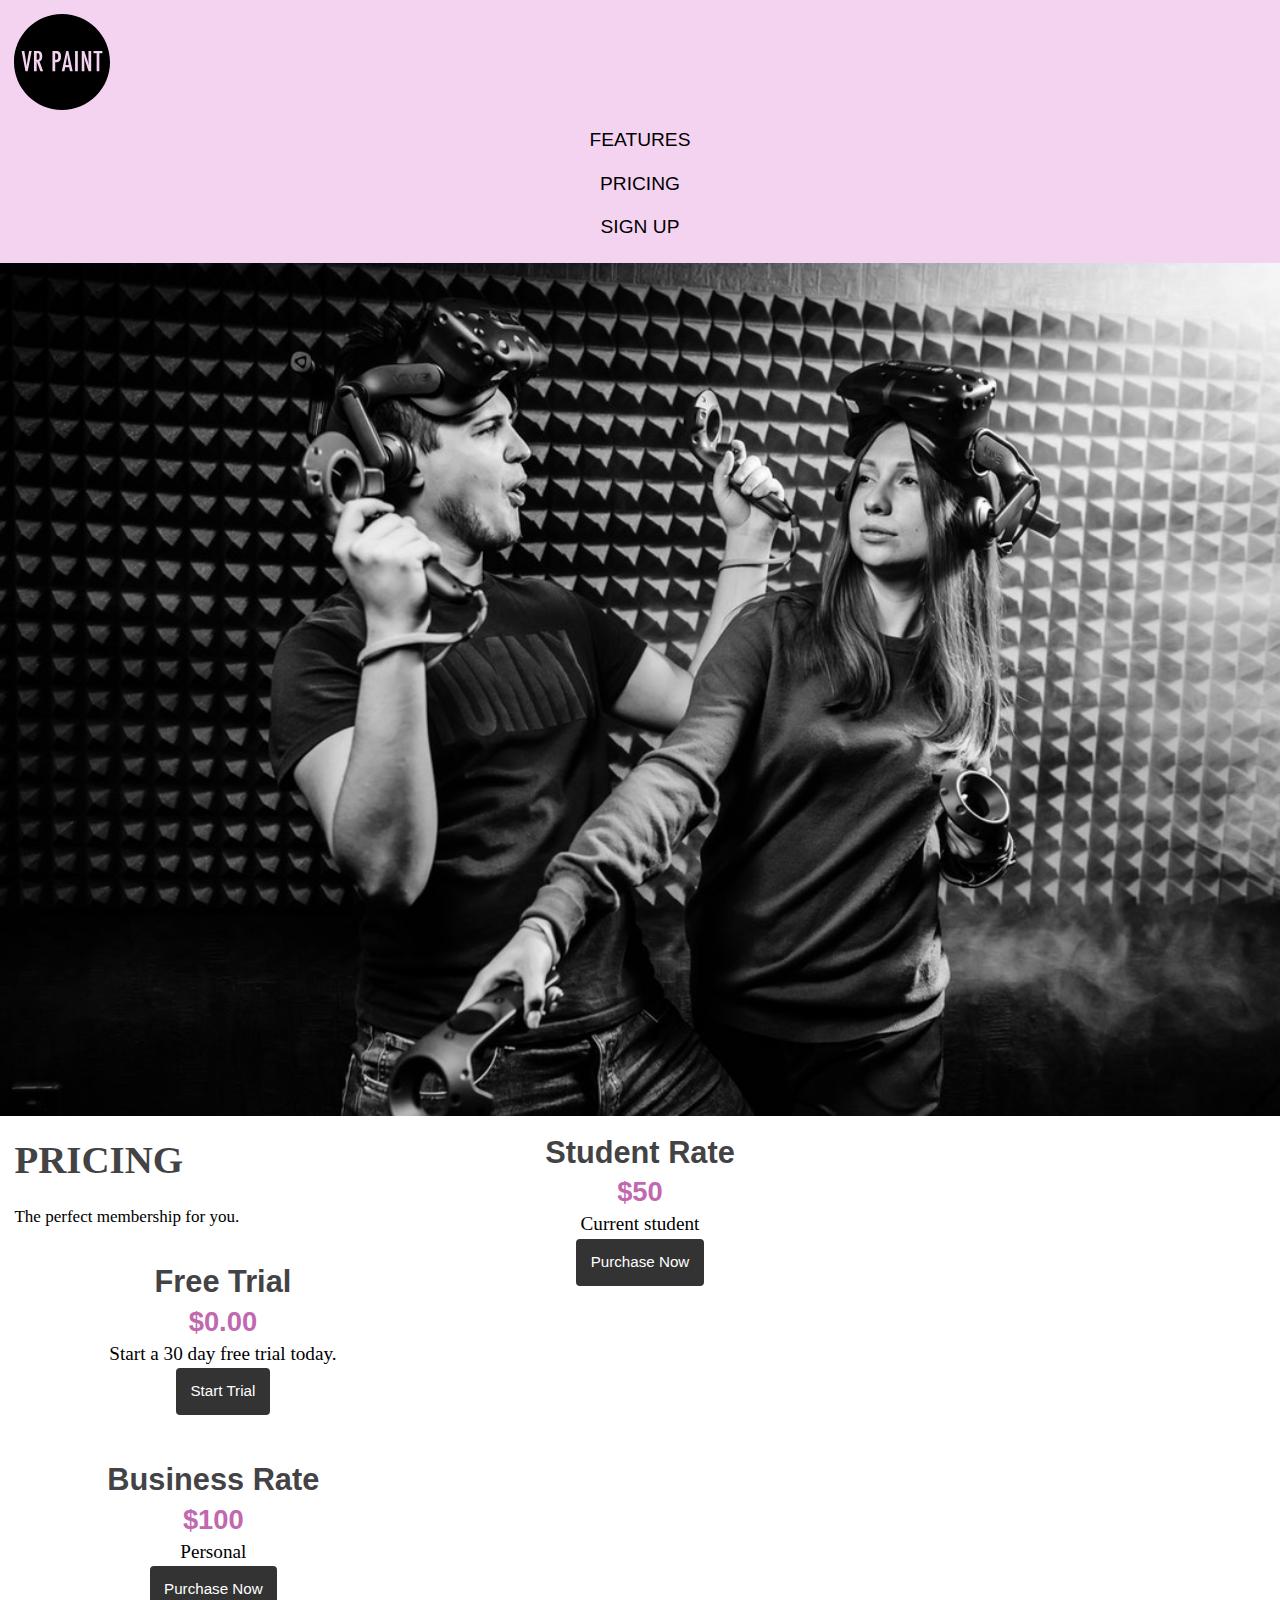
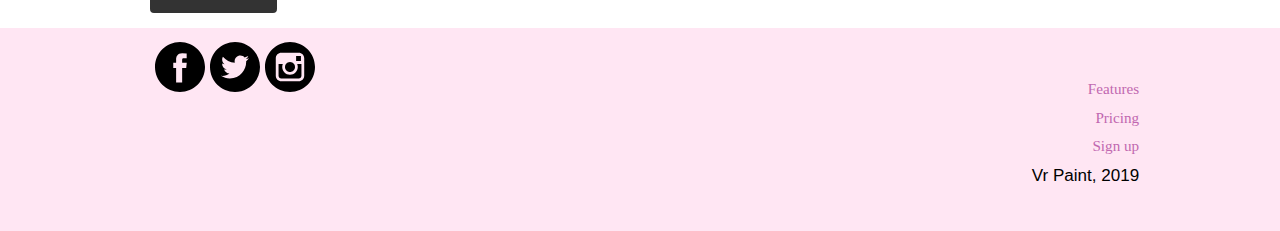
==== commit f6109476: "Added content" ====
--- a/pricing.html
+++ b/pricing.html
@@ -62,18 +62,45 @@
           </div>
         </section>
       </div>
-      <div class="unit [ xs-1 s-1 m-1 l-1-3 xl-1-3 ]">
-        <section class="border-section border-stretch text-center push-1-2">
-          <h2 class="push-0">Business Rate</h2>
-          <h3 class="push-0">$100</h3>
-          <p class="push-0">Personal</p>
-          <div class="push text-center push-1-2">
-            <a class="btn micro" href="sign-up.html">Purchase Now</a>
-        </section>
+    </div>
+    <div class="unit [ xs-1 s-1 m-1 l-1-3 xl-1-3 ]">
+      <section class="border-section border-stretch text-center push-1-2">
+        <h2 class="push-0">Business Rate</h2>
+        <h3 class="push-0">$100</h3>
+        <p class="push-0">Personal</p>
+        <div class="push text-center push-1-2">
+          <a class="btn micro" href="sign-up.html">Purchase Now</a>
+        </div>
+      </section>
+    </div>
 
 
+  <footer role="contentinfo">
+    <div class="wrapper thefooter">
+      <div class="social-icons">
+        <ul class="list-group-inline pad-t island-1-2 push-0">
+          <li><i class="sociallink"><a href="http://facebook.com/"><img src="images/facebook-logo-button.svg" alt="facebook"></a></i></li>
+          <li><i class="sociallink"><a href="http://twitter.com/"><img src="images/twitter-logo-button.svg" alt="twitter"></a></i></li>
+          <li><i class="sociallink"><a href="http://instagram.com/"><img src="images/instagram-logo.svg" alt="instagram"></a></i></li>
+        </ul>
       </div>
 
+      <div class="footer-content">
+        <div class="milli nav text-right">
+          <nav>
+            <ul class="push-none grid-middle unit list-group">
+              <li class="micro"><a href="tour.html">Features</a></li>
+              <li class="micro"><a href="pricing.html">Pricing</a></li>
+              <li class="micro"><a href="sign-up.html">Sign up</a></li>
+            </ul>
+          </nav>
+        </div>
+        <div class="text-right">
+          <small>Vr Paint, 2019</small>
+        </div>
       </div>
     </div>
-  </main>
+  </footer>
+
+</main>
+<html>
--- a/css/main.css
+++ b/css/main.css
@@ -12,7 +12,7 @@
 }
 
 header nav a {
-  color: #000000;
+  color: #000;
   display: inline-block;
   text-decoration: none;
   font-family: Roboto, sans-serif;
@@ -85,16 +85,21 @@
 }
 
 p {
+  font-family: Roboto, serif;
+}
+
+.break {
   width: 100%;
 }
 
-.feature-icons {
-  max width: 3rem;
+.feature-icon {
+  max-width: 3rem;
 }
 
 footer a {
   color: #c168b0;
   text-decoration: none;
+  font-family: Roboto, serif;
 }
 
 .footer-content {
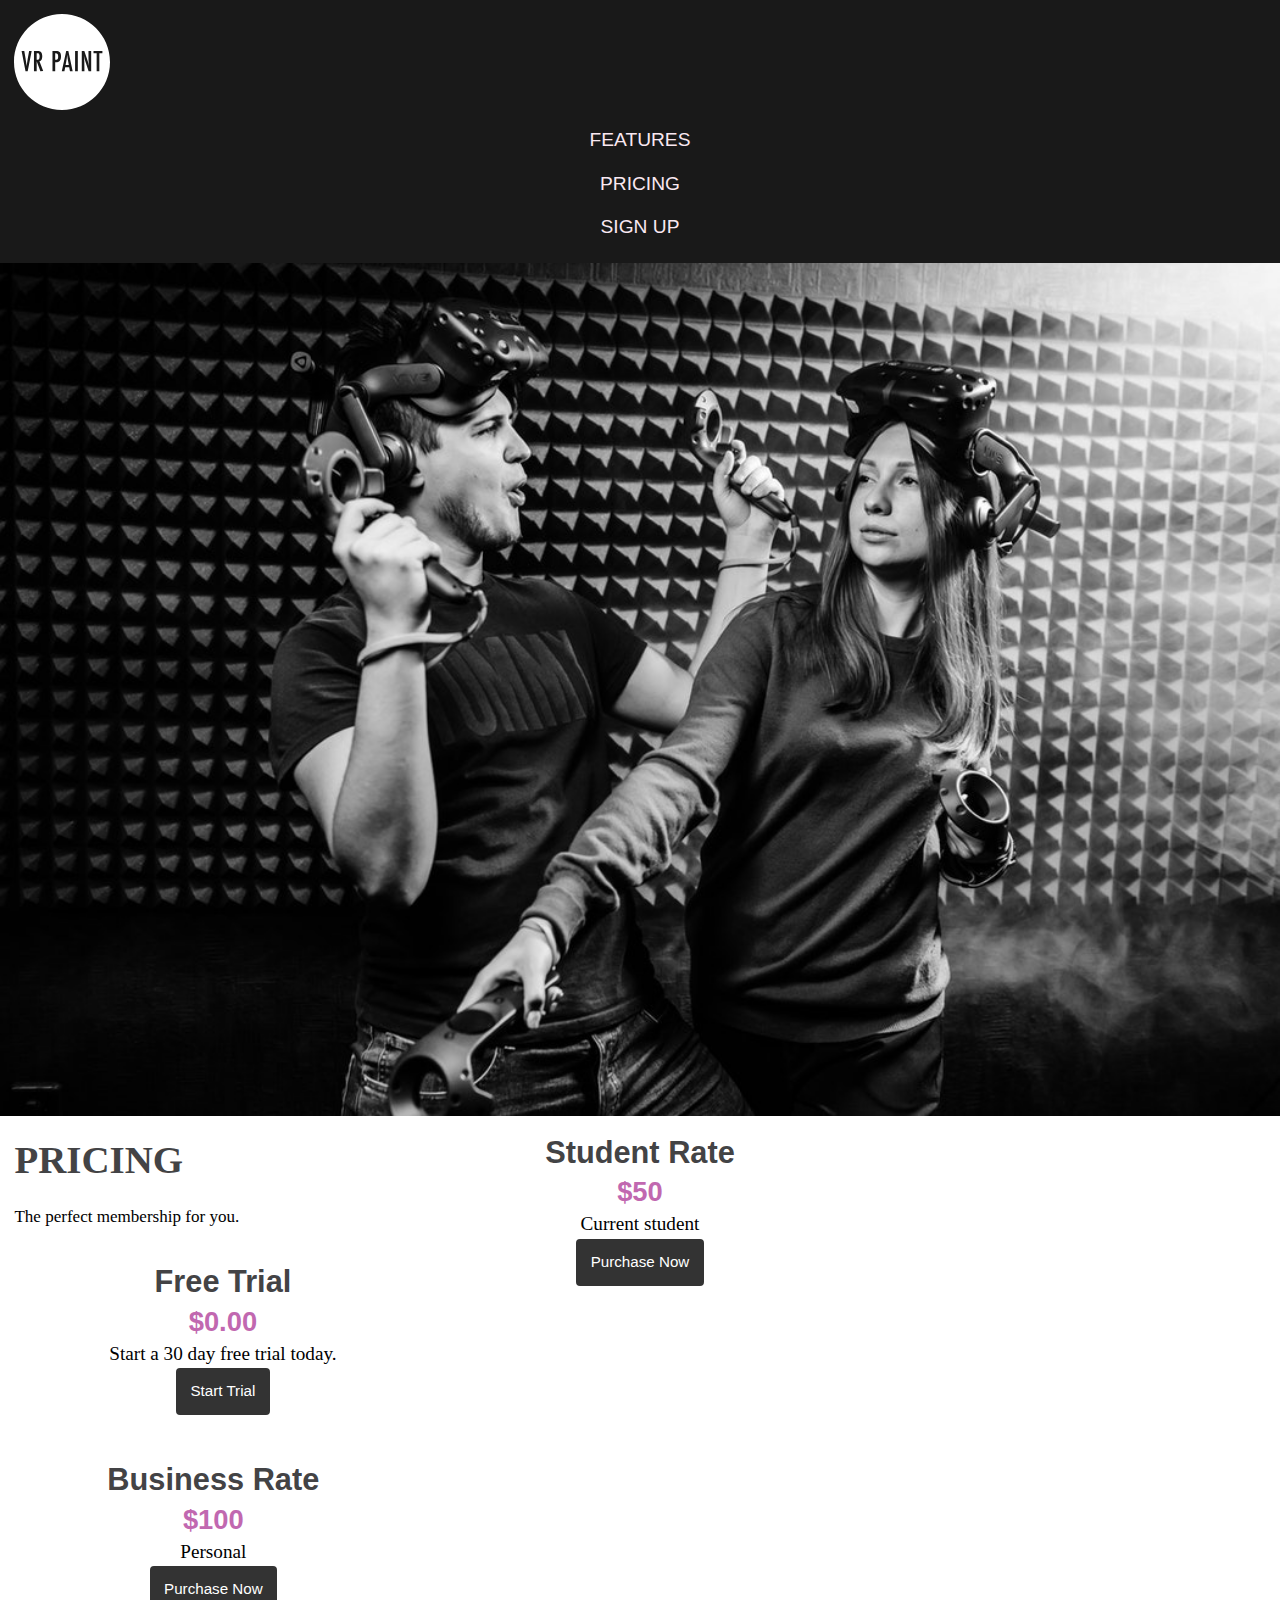
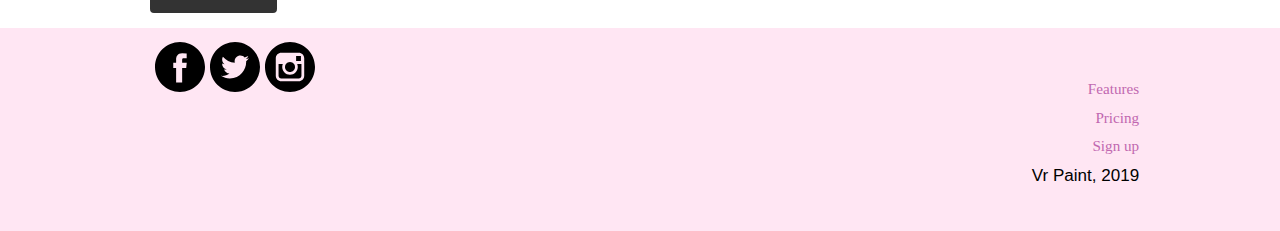
==== commit f80513a6: "Added content" ====
--- a/pricing.html
+++ b/pricing.html
@@ -102,5 +102,5 @@
     </div>
   </footer>
 
-</main>
-<html>
+</body>
+</html>
--- a/css/main.css
+++ b/css/main.css
@@ -1,5 +1,5 @@
 header {
-  background: #f4d3f1;
+  background: #191919;
 }
 
 header nav {
@@ -12,7 +12,7 @@
 }
 
 header nav a {
-  color: #000;
+  color: #f9e8f1;
   display: inline-block;
   text-decoration: none;
   font-family: Roboto, sans-serif;
@@ -21,7 +21,7 @@
 }
 
 header nav a:hover {
-  background-color: #fff;
+  background-color: #ea6cac;
   transition: 550ms;
   border-radius: 5px;
 }
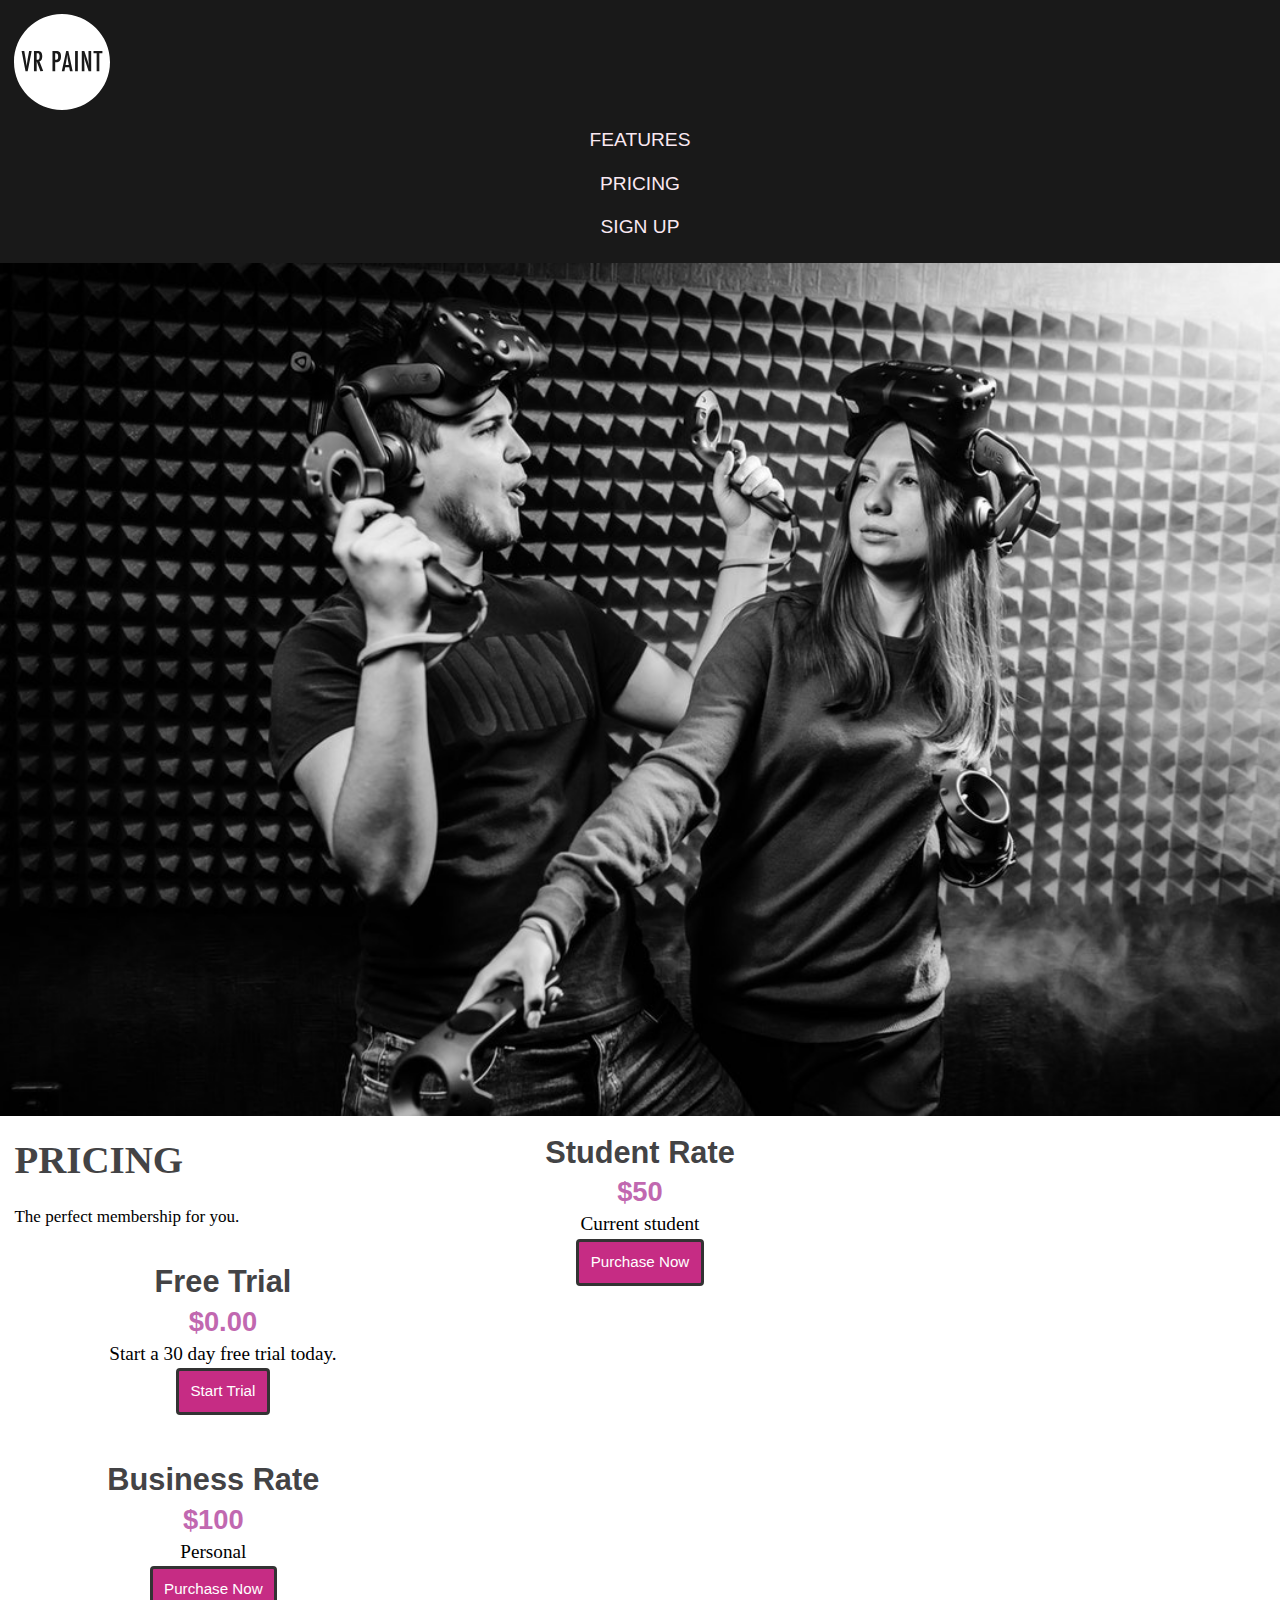
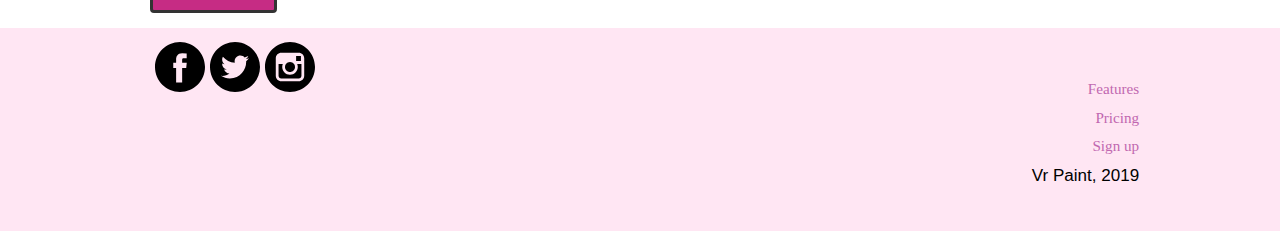
==== commit 092e7ca4: "Added content" ====
--- a/pricing.html
+++ b/pricing.html
@@ -103,4 +103,4 @@
   </footer>
 
 </body>
-</html>
+<html>
--- a/css/main.css
+++ b/css/main.css
@@ -109,3 +109,49 @@
 footer {
   background-color: #ffe6f3;
 }
+
+footer ol li {
+  display: inline;
+}
+
+ol {
+  text-align: right;
+  width: 50%
+}
+
+.section-feature {
+  margin: auto 0;
+  text-align: center;
+}
+
+.sociallink {
+  max-width: 2rem;
+}
+
+.social-fb {
+  max-height: 1.75rem;
+}
+
+.btn {
+  background-color: #c62c84;
+}
+
+.btn a {
+  color: #fff;
+  text-decoration: none;
+}
+
+.limit {
+  max-width: 25em;
+}
+
+hr {
+  max-width: 25em;
+  margin: 0 auto;
+  border: 2px solid
+}
+
+.banner-height {
+  min-height: 14em;
+  background-color: #fff;
+}
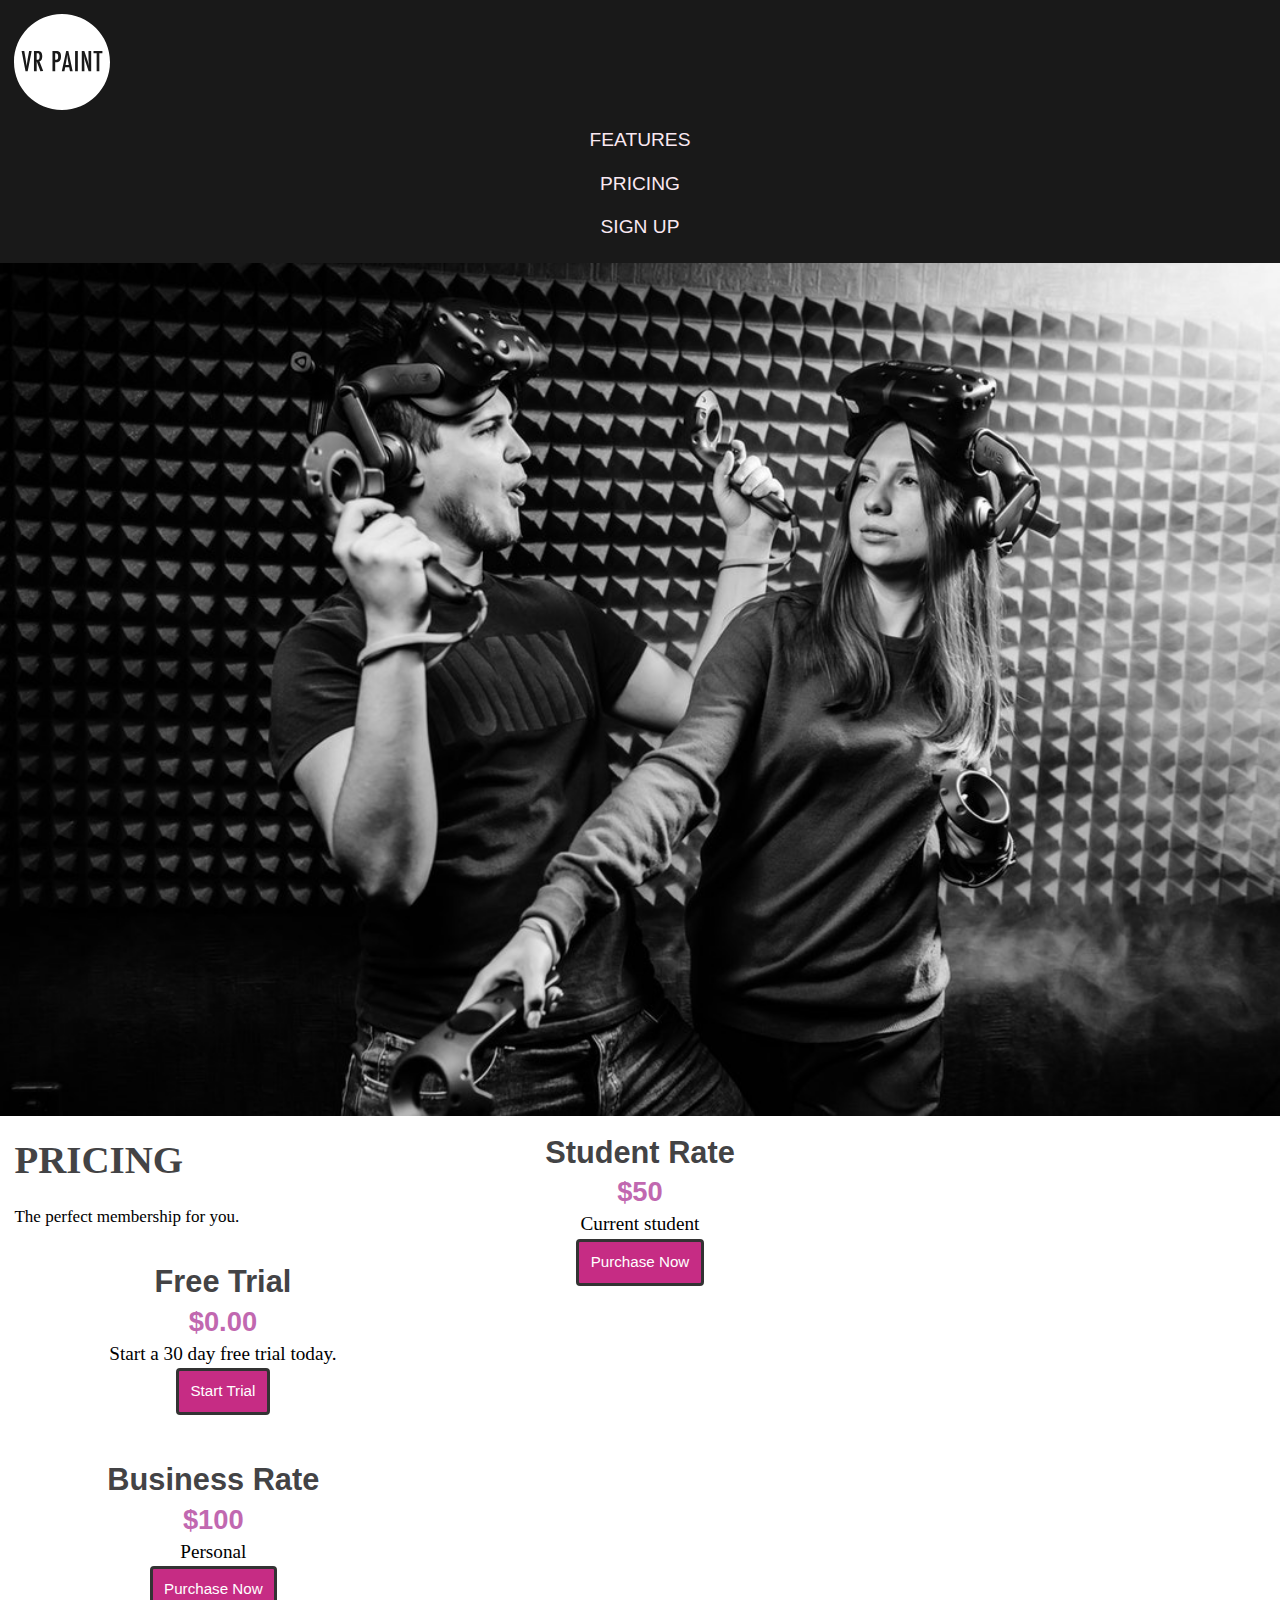
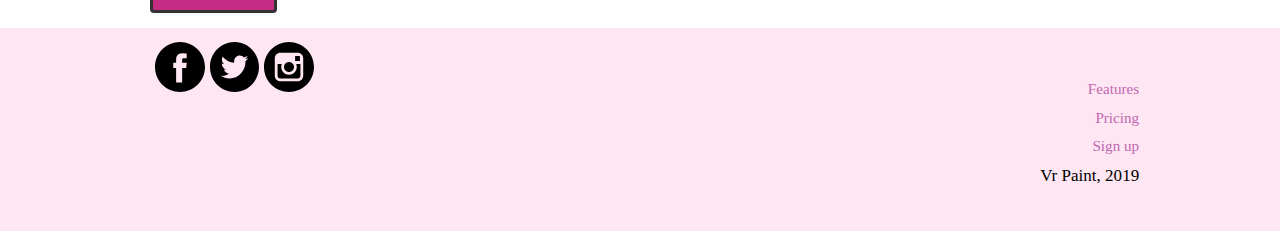
==== commit 1467c3ad: "Added content" ====
--- a/pricing.html
+++ b/pricing.html
@@ -73,7 +73,7 @@
         </div>
       </section>
     </div>
-
+  </main>
 
   <footer role="contentinfo">
     <div class="wrapper thefooter">
@@ -103,4 +103,4 @@
   </footer>
 
 </body>
-<html>
+</html>
--- a/css/main.css
+++ b/css/main.css
@@ -116,7 +116,7 @@
 
 ol {
   text-align: right;
-  width: 50%
+  width: 50%;
 }
 
 .section-feature {
@@ -148,7 +148,7 @@
 hr {
   max-width: 25em;
   margin: 0 auto;
-  border: 2px solid
+  border: 2px solid;
 }
 
 .banner-height {
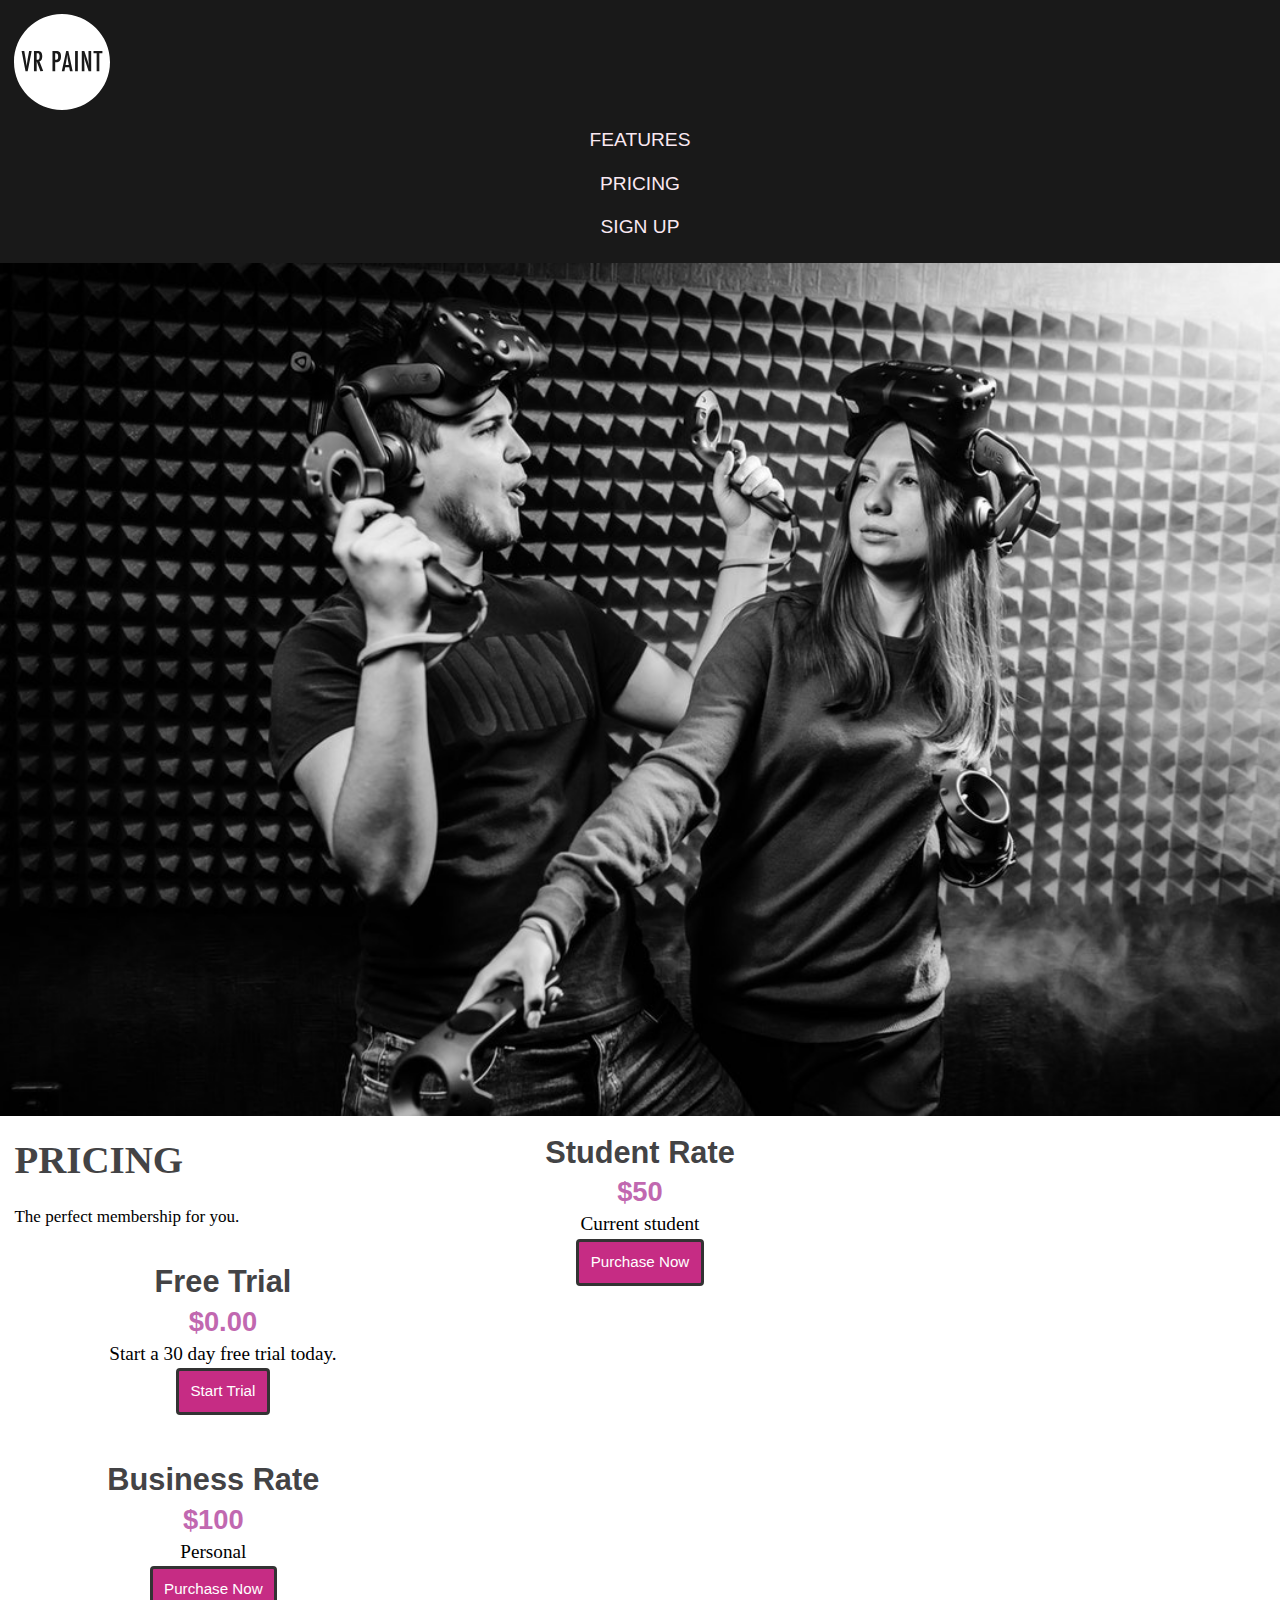
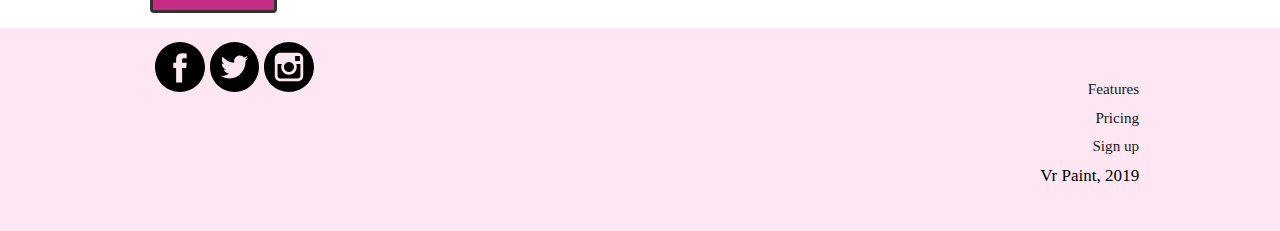
==== commit 2a2bd0fa: "Added content" ====
--- a/pricing.html
+++ b/pricing.html
@@ -12,7 +12,7 @@
 </head>
 <body>
 
-  <header class="island-1-2">
+  <header role="banner" class="island-1-2">
     <div class="vrpaintlogo">
       <a href="index.html">
         <img src="images/vrpaintlogo.svg" alt="paint">
@@ -29,7 +29,7 @@
     </div>
   </header>
 
-  <main>
+  <main id="main" tabindex="0" role="main">
     <section class="img-cutoff">
       <img class="img-flex" src="images/vr2.jpg" alt="pricing">
     </section>
--- a/css/main.css
+++ b/css/main.css
@@ -76,7 +76,7 @@
 
 caption {
   font-family: Roboto, sans-serif;
-  color: #c168b0;
+  color: #191919;
 }
 
 h3 {
@@ -97,7 +97,7 @@
 }
 
 footer a {
-  color: #c168b0;
+  color: #191919;
   text-decoration: none;
   font-family: Roboto, serif;
 }
